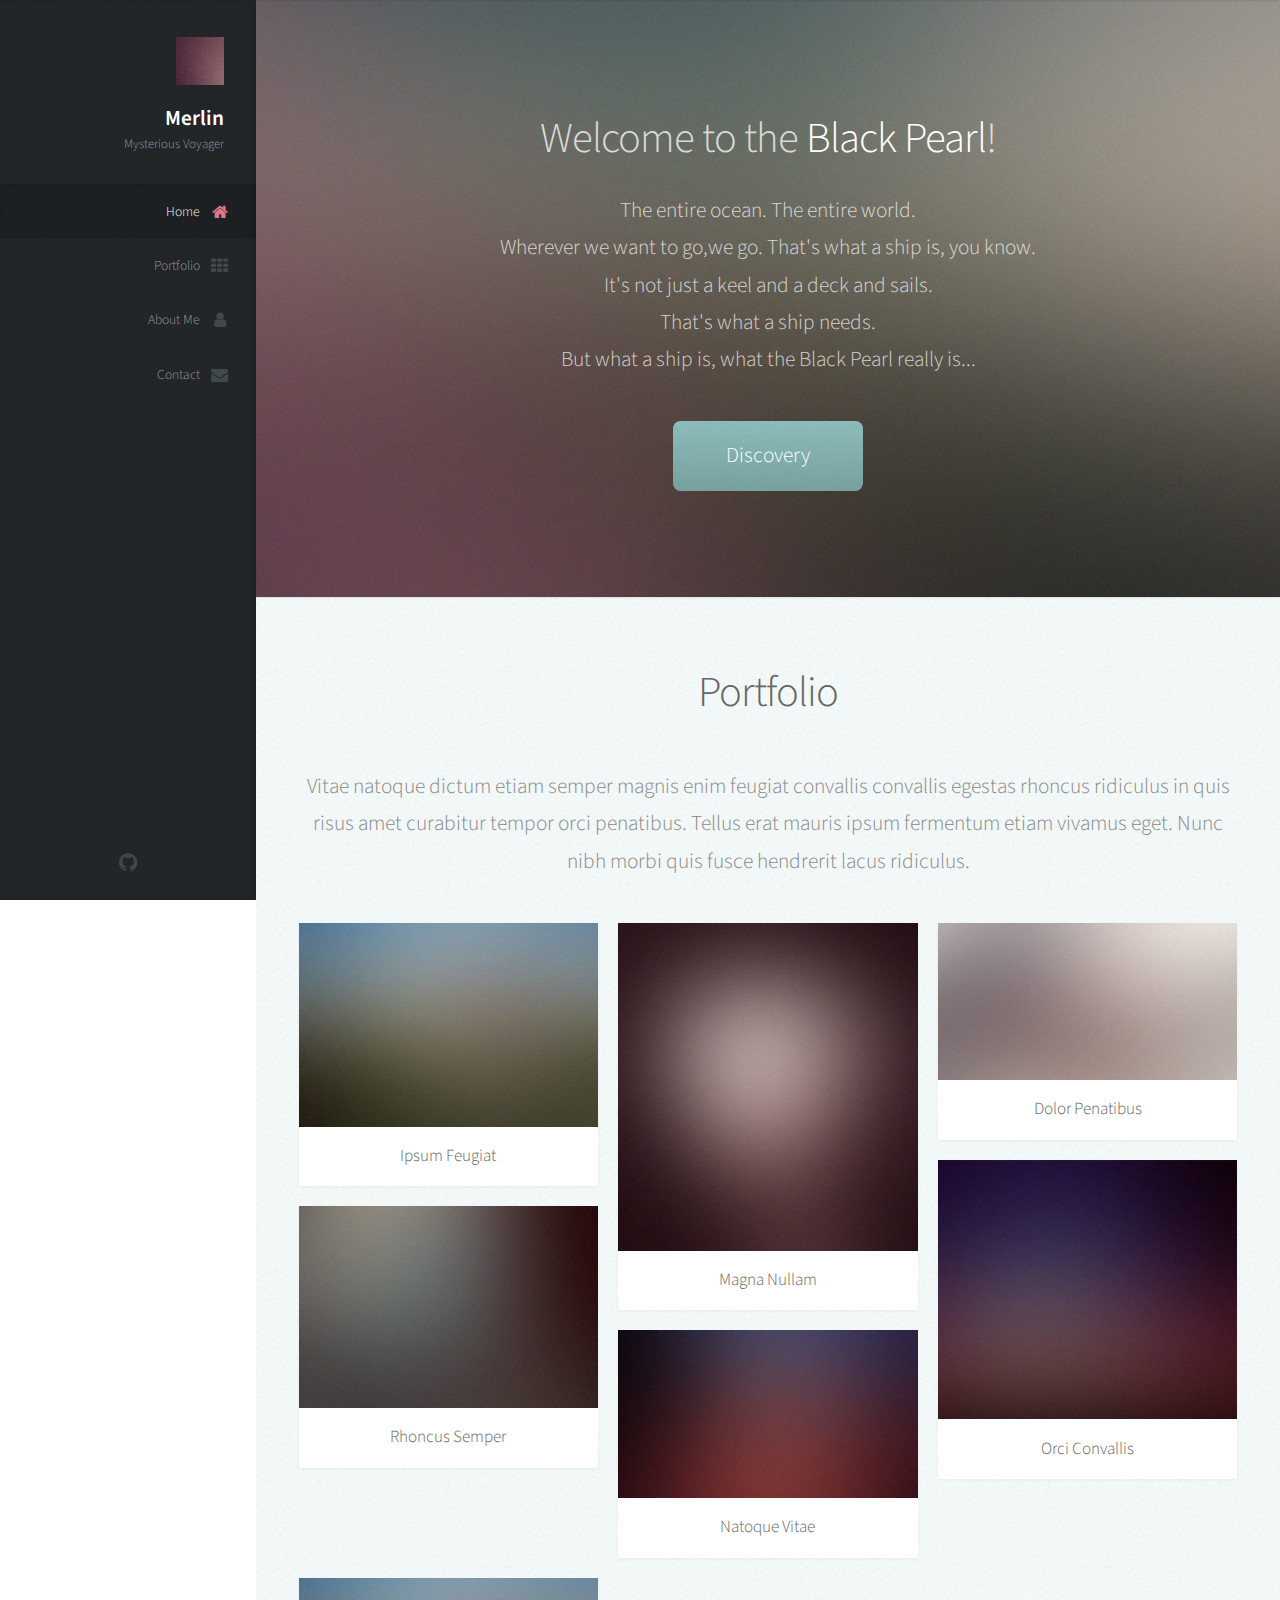
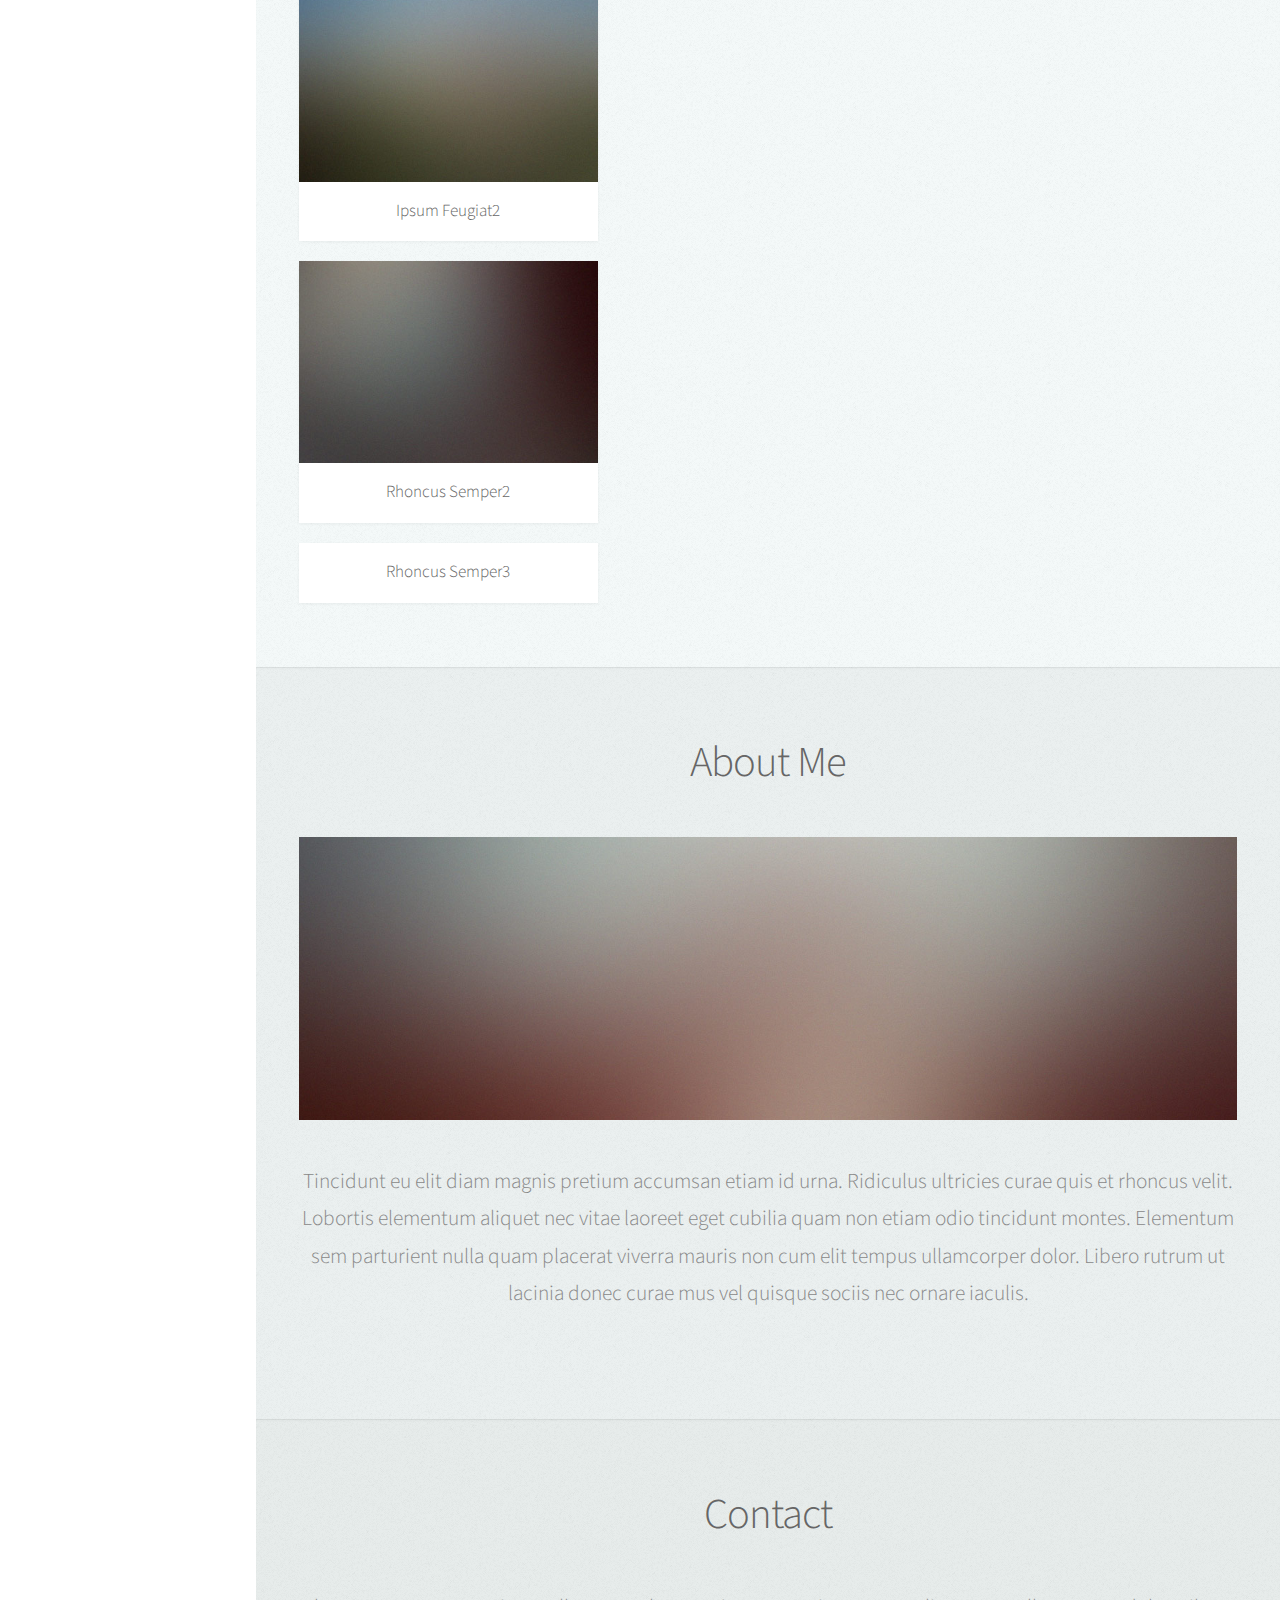
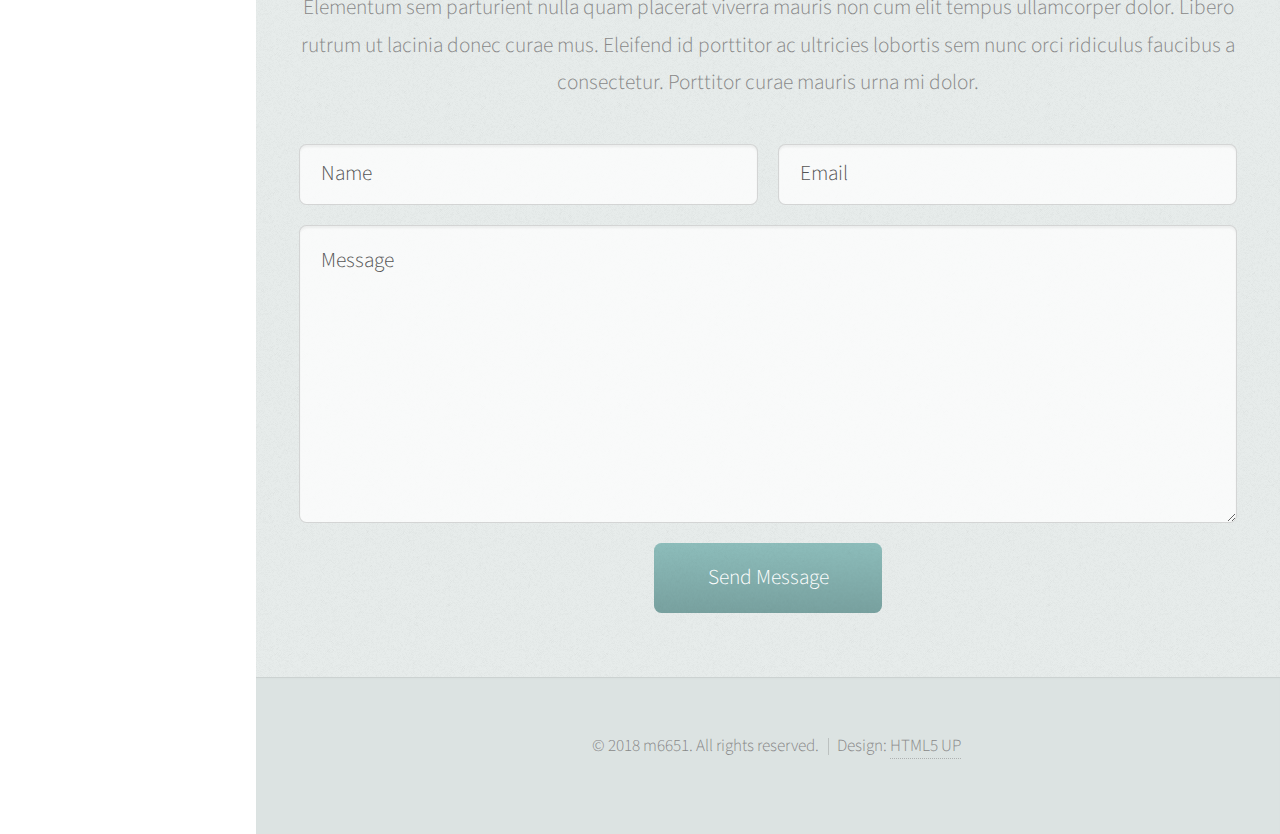
==== index.html @ f4581215 "update" ====
﻿<!DOCTYPE HTML>
<!--
	Prologue by HTML5 UP
	html5up.net | @ajlkn
	Free for personal and commercial use under the CCA 3.0 license (html5up.net/license)
    Personalised by MERLIN, 2018.7.1
-->
<html>
	<head>
		<title>Merlin HomePage</title>
		<meta charset="utf-8" />
		<meta name="viewport" content="width=device-width, initial-scale=1, user-scalable=no" />
		<link rel="stylesheet" href="assets/css/main.css" />
	</head>
	<body class="is-preload">

		<!-- Header -->
			<div id="header">

				<div class="top">

					<!-- Logo -->
						<div id="logo">
							<span class="image avatar48"><img src="images/avatar.jpg" alt="" /></span>
							<h1 id="title">Merlin</h1>
							<p>Mysterious Voyager</p>
						</div>

					<!-- Nav -->
						<nav id="nav">
							<ul>
								<li><a href="#top" id="top-link"><span class="icon fa-home">Home</span></a></li>
								<li><a href="#portfolio" id="portfolio-link"><span class="icon fa-th">Portfolio</span></a></li>
								<li><a href="#about" id="about-link"><span class="icon fa-user">About Me</span></a></li>
								<li><a href="#contact" id="contact-link"><span class="icon fa-envelope">Contact</span></a></li>
							</ul>
						</nav>

				</div>

				<div class="bottom">

					<!-- Social Icons -->
						<ul class="icons">
                            <li><a href="https://github.com/m6651" class="icon fa-github"><span class="label">Github</span></a></li>
							<!-- Back up
                            <li><a href="#" class="icon fa-twitter"><span class="label">Twitter</span></a></li>
							<li><a href="#" class="icon fa-facebook"><span class="label">Facebook</span></a></li>
							<li><a href="#" class="icon fa-dribbble"><span class="label">Dribbble</span></a></li>
							<li><a href="#" class="icon fa-envelope"><span class="label">Email</span></a></li>
                            -->
						</ul>

				</div>

			</div>

		<!-- Main -->
			<div id="main">

				<!-- Intro -->
					<section id="top" class="one dark cover">
						<div class="container">

							<header>
								<h2 class="alt">Welcome to the <strong>Black Pearl</strong>!</h2>
								<p>The entire ocean. The entire world.<br />
                                Wherever we want to go,we go. That's what a ship is, you know.<br />
                                It's not just a keel and a deck and sails.<br />
                                That's what a ship needs.<br />
                                But what a ship is, what the Black Pearl really is...<br /></p>
							</header>

							<footer>
								<a href="#portfolio" class="button scrolly">Discovery</a>
							</footer>

						</div>
					</section>

				<!-- Portfolio -->
					<section id="portfolio" class="two">
						<div class="container">

							<header>
								<h2>Portfolio</h2>
							</header>

							<p>Vitae natoque dictum etiam semper magnis enim feugiat convallis convallis
							egestas rhoncus ridiculus in quis risus amet curabitur tempor orci penatibus.
							Tellus erat mauris ipsum fermentum etiam vivamus eget. Nunc nibh morbi quis
							fusce hendrerit lacus ridiculus.</p>

							<div class="row">
								<div class="col-4 col-12-mobile">
									<article class="item">
										<a href="#" class="image fit"><img src="images/pic02.jpg" alt="" /></a>
										<header>
											<h3>Ipsum Feugiat</h3>
										</header>
									</article>
									<article class="item">
										<a href="#" class="image fit"><img src="images/pic03.jpg" alt="" /></a>
										<header>
											<h3>Rhoncus Semper</h3>
										</header>
									</article>
								</div>
								<div class="col-4 col-12-mobile">
									<article class="item">
										<a href="#" class="image fit"><img src="images/pic04.jpg" alt="" /></a>
										<header>
											<h3>Magna Nullam</h3>
										</header>
									</article>
									<article class="item">
										<a href="#" class="image fit"><img src="images/pic05.jpg" alt="" /></a>
										<header>
											<h3>Natoque Vitae</h3>
										</header>
									</article>
								</div>
								<div class="col-4 col-12-mobile">
									<article class="item">
										<a href="#" class="image fit"><img src="images/pic06.jpg" alt="" /></a>
										<header>
											<h3>Dolor Penatibus</h3>
										</header>
									</article>
									<article class="item">
										<a href="#" class="image fit"><img src="images/pic07.jpg" alt="" /></a>
										<header>
											<h3>Orci Convallis</h3>
										</header>
									</article>
								</div>
                                <div class="col-4 col-12-mobile">
                                    <article class="item">
                                        <a href="#" class="image fit"><img src="images/pic02.jpg" alt="" /></a>
                                        <header>
                                            <h3>Ipsum Feugiat2</h3>
                                        </header>
                                    </article>
                                    <article class="item">
                                        <a href="#" class="image fit"><img src="images/pic03.jpg" alt="" /></a>
                                        <header>
                                            <h3>Rhoncus Semper2</h3>
                                        </header>
                                    </article>
                                    <article class="item">
                                        <a href="#top" />
                                        <header>
                                            <h3>Rhoncus Semper3</h3>
                                        </header>
                                        </a>
                                    </article>
                                </div>
							</div>

						</div>
					</section>

				<!-- About Me -->
					<section id="about" class="three">
						<div class="container">

							<header>
								<h2>About Me</h2>
							</header>

							<a href="#" class="image featured"><img src="images/pic08.jpg" alt="" /></a>

							<p>Tincidunt eu elit diam magnis pretium accumsan etiam id urna. Ridiculus
							ultricies curae quis et rhoncus velit. Lobortis elementum aliquet nec vitae
							laoreet eget cubilia quam non etiam odio tincidunt montes. Elementum sem
							parturient nulla quam placerat viverra mauris non cum elit tempus ullamcorper
							dolor. Libero rutrum ut lacinia donec curae mus vel quisque sociis nec
							ornare iaculis.</p>

						</div>
					</section>

				<!-- Contact -->
					<section id="contact" class="four">
						<div class="container">

							<header>
								<h2>Contact</h2>
							</header>

							<p>Elementum sem parturient nulla quam placerat viverra
							mauris non cum elit tempus ullamcorper dolor. Libero rutrum ut lacinia
							donec curae mus. Eleifend id porttitor ac ultricies lobortis sem nunc
							orci ridiculus faucibus a consectetur. Porttitor curae mauris urna mi dolor.</p>

							<form method="post" action="#">
								<div class="row">
									<div class="col-6 col-12-mobile"><input type="text" name="name" placeholder="Name" /></div>
									<div class="col-6 col-12-mobile"><input type="text" name="email" placeholder="Email" /></div>
									<div class="col-12">
										<textarea name="message" placeholder="Message"></textarea>
									</div>
									<div class="col-12">
										<input type="submit" value="Send Message" />
									</div>
								</div>
							</form>

						</div>
					</section>

			</div>

		<!-- Footer -->
			<div id="footer">

				<!-- Copyright -->
					<ul class="copyright">
						<li>&copy; 2018 m6651. All rights reserved.</li><li>Design: <a href="http://html5up.net">HTML5 UP</a></li>
					</ul>

			</div>

		<!-- Scripts -->
			<script src="assets/js/jquery.min.js"></script>
			<script src="assets/js/jquery.scrolly.min.js"></script>
			<script src="assets/js/jquery.scrollex.min.js"></script>
			<script src="assets/js/browser.min.js"></script>
			<script src="assets/js/breakpoints.min.js"></script>
			<script src="assets/js/util.js"></script>
			<script src="assets/js/main.js"></script>

	</body>
</html>
---- assets/css/main.css ----
@import url("font-awesome.min.css");
@import url("https://fonts.googleapis.com/css?family=Source+Sans+Pro:300,300italic,400,600");

/*
	Prologue by HTML5 UP
	html5up.net | @ajlkn
	Free for personal and commercial use under the CCA 3.0 license (html5up.net/license)
*/

html, body, div, span, applet, object,
iframe, h1, h2, h3, h4, h5, h6, p, blockquote,
pre, a, abbr, acronym, address, big, cite,
code, del, dfn, em, img, ins, kbd, q, s, samp,
small, strike, strong, sub, sup, tt, var, b,
u, i, center, dl, dt, dd, ol, ul, li, fieldset,
form, label, legend, table, caption, tbody,
tfoot, thead, tr, th, td, article, aside,
canvas, details, embed, figure, figcaption,
footer, header, hgroup, menu, nav, output, ruby,
section, summary, time, mark, audio, video {
	margin: 0;
	padding: 0;
	border: 0;
	font-size: 100%;
	font: inherit;
	vertical-align: baseline;}

article, aside, details, figcaption, figure,
footer, header, hgroup, menu, nav, section {
	display: block;}

body {
	line-height: 1;
}

ol, ul {
	list-style: none;
}

blockquote, q {
	quotes: none;
}

	blockquote:before, blockquote:after, q:before, q:after {
		content: '';
		content: none;
	}

table {
	border-collapse: collapse;
	border-spacing: 0;
}

body {
	-webkit-text-size-adjust: none;
}

mark {
	background-color: transparent;
	color: inherit;
}

input::-moz-focus-inner {
	border: 0;
	padding: 0;
}

input, select, textarea {
	-moz-appearance: none;
	-webkit-appearance: none;
	-ms-appearance: none;
	appearance: none;
}

/* Basic */

	html {
		box-sizing: border-box;
	}

	*, *:before, *:after {
		box-sizing: inherit;
	}

	body {
		background: #fff;
		font-family: 'Source Sans Pro', sans-serif;
		font-size: 19pt;
		font-weight: 300;
		line-height: 1.75em;
		color: #888;
	}

		body.is-preload *, body.is-preload *:before, body.is-preload *:after {
			-moz-animation: none !important;
			-webkit-animation: none !important;
			-ms-animation: none !important;
			animation: none !important;
			-moz-transition: none !important;
			-webkit-transition: none !important;
			-ms-transition: none !important;
			transition: none !important;
		}

	input, textarea, select {
		font-family: 'Source Sans Pro', sans-serif;
		font-size: 19pt;
		font-weight: 300;
		line-height: 1.75em;
		color: #888;
	}

	h1, h2, h3, h4, h5, h6 {
		font-weight: 300;
		color: #666;
		line-height: 1.5em;
	}

	h1 a, h2 a, h3 a, h4 a, h5 a, h6 a {
		color: inherit;
		text-decoration: none;
	}

		h1 a strong, h2 a strong, h3 a strong, h4 a strong, h5 a strong, h6 a strong {
			color: #333;
		}

	h2 {
		font-size: 2em;
		letter-spacing: -1px;
	}

		h2.alt {
			color: #888;
		}

			h2.alt strong {
				color: #666;
			}

	h3 {
		font-size: 1.5em;
	}

	header {
		margin: 0 0 2em 0;
	}

		header > p {
			margin: 1em 0 0 0;
		}

	footer {
		margin: 2em 0 0 0;
	}

	strong, b {
		font-weight: 300;
		color: #666;
	}

	em, i {
		font-style: italic;
	}

	a {
		text-decoration: none;
		color: inherit;
		border-bottom: dotted 1px rgba(128, 128, 128, 0.5);
		-moz-transition: color 0.35s ease-in-out, border-bottom-color 0.35s ease-in-out;
		-webkit-transition: color 0.35s ease-in-out, border-bottom-color 0.35s ease-in-out;
		-ms-transition: color 0.35s ease-in-out, border-bottom-color 0.35s ease-in-out;
		transition: color 0.35s ease-in-out, border-bottom-color 0.35s ease-in-out;
		outline: 0;
	}

		a:hover {
			color: #E27689;
			border-bottom-color: rgba(255, 255, 255, 0);
		}

	sub {
		position: relative;
		top: 0.5em;
		font-size: 0.8em;
	}

	sup {
		position: relative;
		top: -0.5em;
		font-size: 0.8em;
	}

	hr {
		border: 0;
		border-top: solid 1px #ddd;
	}

	blockquote {
		border-left: solid 0.5em #ddd;
		padding: 1em 0 1em 2em;
		font-style: italic;
	}

	p, ul, ol, dl, table {
		margin-bottom: 2em;
	}

	br.clear {
		clear: both;
	}

/* Container */

	.container {
		margin: 0 auto;
		max-width: 100%;
		width: 1400px;
	}

		@media screen and (min-width: 961px) and (max-width: 1880px) {

			.container {
				width: 1200px;
			}

		}

		@media screen and (min-width: 961px) and (max-width: 1620px) {

			.container {
				width: 960px;
			}

		}

		@media screen and (min-width: 961px) and (max-width: 1320px) {

			.container {
				width: 100%;
			}

		}

		@media screen and (max-width: 960px) {

			.container {
				width: 100%;
			}

		}

		@media screen and (max-width: 736px) {

			.container {
				width: 100%;
			}

		}

/* Row */

	.row {
		display: flex;
		flex-wrap: wrap;
		box-sizing: border-box;
		align-items: stretch;
	}

		.row > * {
			box-sizing: border-box;
		}

		.row.gtr-uniform > * > :last-child {
			margin-bottom: 0;
		}

		.row.aln-left {
			justify-content: flex-start;
		}

		.row.aln-center {
			justify-content: center;
		}

		.row.aln-right {
			justify-content: flex-end;
		}

		.row.aln-top {
			align-items: flex-start;
		}

		.row.aln-middle {
			align-items: center;
		}

		.row.aln-bottom {
			align-items: flex-end;
		}

		.row > .imp {
			order: -1;
		}

		.row > .col-1 {
			width: 8.3333333333%;
		}

		.row > .off-1 {
			margin-left: 8.3333333333%;
		}

		.row > .col-2 {
			width: 16.6666666667%;
		}

		.row > .off-2 {
			margin-left: 16.6666666667%;
		}

		.row > .col-3 {
			width: 25%;
		}

		.row > .off-3 {
			margin-left: 25%;
		}

		.row > .col-4 {
			width: 33.3333333333%;
		}

		.row > .off-4 {
			margin-left: 33.3333333333%;
		}

		.row > .col-5 {
			width: 41.6666666667%;
		}

		.row > .off-5 {
			margin-left: 41.6666666667%;
		}

		.row > .col-6 {
			width: 50%;
		}

		.row > .off-6 {
			margin-left: 50%;
		}

		.row > .col-7 {
			width: 58.3333333333%;
		}

		.row > .off-7 {
			margin-left: 58.3333333333%;
		}

		.row > .col-8 {
			width: 66.6666666667%;
		}

		.row > .off-8 {
			margin-left: 66.6666666667%;
		}

		.row > .col-9 {
			width: 75%;
		}

		.row > .off-9 {
			margin-left: 75%;
		}

		.row > .col-10 {
			width: 83.3333333333%;
		}

		.row > .off-10 {
			margin-left: 83.3333333333%;
		}

		.row > .col-11 {
			width: 91.6666666667%;
		}

		.row > .off-11 {
			margin-left: 91.6666666667%;
		}

		.row > .col-12 {
			width: 100%;
		}

		.row > .off-12 {
			margin-left: 100%;
		}

		.row.gtr-0 {
			margin-top: 0px;
			margin-left: 0px;
		}

			.row.gtr-0 > * {
				padding: 0px 0 0 0px;
			}

			.row.gtr-0.gtr-uniform {
				margin-top: 0px;
			}

				.row.gtr-0.gtr-uniform > * {
					padding-top: 0px;
				}

		.row.gtr-25 {
			margin-top: -10px;
			margin-left: -10px;
		}

			.row.gtr-25 > * {
				padding: 10px 0 0 10px;
			}

			.row.gtr-25.gtr-uniform {
				margin-top: -10px;
			}

				.row.gtr-25.gtr-uniform > * {
					padding-top: 10px;
				}

		.row.gtr-50 {
			margin-top: -20px;
			margin-left: -20px;
		}

			.row.gtr-50 > * {
				padding: 20px 0 0 20px;
			}

			.row.gtr-50.gtr-uniform {
				margin-top: -20px;
			}

				.row.gtr-50.gtr-uniform > * {
					padding-top: 20px;
				}

		.row {
			margin-top: -40px;
			margin-left: -40px;
		}

			.row > * {
				padding: 40px 0 0 40px;
			}

			.row.gtr-uniform {
				margin-top: -40px;
			}

				.row.gtr-uniform > * {
					padding-top: 40px;
				}

		.row.gtr-150 {
			margin-top: -60px;
			margin-left: -60px;
		}

			.row.gtr-150 > * {
				padding: 60px 0 0 60px;
			}

			.row.gtr-150.gtr-uniform {
				margin-top: -60px;
			}

				.row.gtr-150.gtr-uniform > * {
					padding-top: 60px;
				}

		.row.gtr-200 {
			margin-top: -80px;
			margin-left: -80px;
		}

			.row.gtr-200 > * {
				padding: 80px 0 0 80px;
			}

			.row.gtr-200.gtr-uniform {
				margin-top: -80px;
			}

				.row.gtr-200.gtr-uniform > * {
					padding-top: 80px;
				}

		@media screen and (min-width: 961px) and (max-width: 1880px) {

			.row {
				display: flex;
				flex-wrap: wrap;
				box-sizing: border-box;
				align-items: stretch;
			}

				.row > * {
					box-sizing: border-box;
				}

				.row.gtr-uniform > * > :last-child {
					margin-bottom: 0;
				}

				.row.aln-left {
					justify-content: flex-start;
				}

				.row.aln-center {
					justify-content: center;
				}

				.row.aln-right {
					justify-content: flex-end;
				}

				.row.aln-top {
					align-items: flex-start;
				}

				.row.aln-middle {
					align-items: center;
				}

				.row.aln-bottom {
					align-items: flex-end;
				}

				.row > .imp-wide {
					order: -1;
				}

				.row > .col-1-wide {
					width: 8.3333333333%;
				}

				.row > .off-1-wide {
					margin-left: 8.3333333333%;
				}

				.row > .col-2-wide {
					width: 16.6666666667%;
				}

				.row > .off-2-wide {
					margin-left: 16.6666666667%;
				}

				.row > .col-3-wide {
					width: 25%;
				}

				.row > .off-3-wide {
					margin-left: 25%;
				}

				.row > .col-4-wide {
					width: 33.3333333333%;
				}

				.row > .off-4-wide {
					margin-left: 33.3333333333%;
				}

				.row > .col-5-wide {
					width: 41.6666666667%;
				}

				.row > .off-5-wide {
					margin-left: 41.6666666667%;
				}

				.row > .col-6-wide {
					width: 50%;
				}

				.row > .off-6-wide {
					margin-left: 50%;
				}

				.row > .col-7-wide {
					width: 58.3333333333%;
				}

				.row > .off-7-wide {
					margin-left: 58.3333333333%;
				}

				.row > .col-8-wide {
					width: 66.6666666667%;
				}

				.row > .off-8-wide {
					margin-left: 66.6666666667%;
				}

				.row > .col-9-wide {
					width: 75%;
				}

				.row > .off-9-wide {
					margin-left: 75%;
				}

				.row > .col-10-wide {
					width: 83.3333333333%;
				}

				.row > .off-10-wide {
					margin-left: 83.3333333333%;
				}

				.row > .col-11-wide {
					width: 91.6666666667%;
				}

				.row > .off-11-wide {
					margin-left: 91.6666666667%;
				}

				.row > .col-12-wide {
					width: 100%;
				}

				.row > .off-12-wide {
					margin-left: 100%;
				}

				.row.gtr-0 {
					margin-top: 0px;
					margin-left: 0px;
				}

					.row.gtr-0 > * {
						padding: 0px 0 0 0px;
					}

					.row.gtr-0.gtr-uniform {
						margin-top: 0px;
					}

						.row.gtr-0.gtr-uniform > * {
							padding-top: 0px;
						}

				.row.gtr-25 {
					margin-top: -10px;
					margin-left: -10px;
				}

					.row.gtr-25 > * {
						padding: 10px 0 0 10px;
					}

					.row.gtr-25.gtr-uniform {
						margin-top: -10px;
					}

						.row.gtr-25.gtr-uniform > * {
							padding-top: 10px;
						}

				.row.gtr-50 {
					margin-top: -20px;
					margin-left: -20px;
				}

					.row.gtr-50 > * {
						padding: 20px 0 0 20px;
					}

					.row.gtr-50.gtr-uniform {
						margin-top: -20px;
					}

						.row.gtr-50.gtr-uniform > * {
							padding-top: 20px;
						}

				.row {
					margin-top: -40px;
					margin-left: -40px;
				}

					.row > * {
						padding: 40px 0 0 40px;
					}

					.row.gtr-uniform {
						margin-top: -40px;
					}

						.row.gtr-uniform > * {
							padding-top: 40px;
						}

				.row.gtr-150 {
					margin-top: -60px;
					margin-left: -60px;
				}

					.row.gtr-150 > * {
						padding: 60px 0 0 60px;
					}

					.row.gtr-150.gtr-uniform {
						margin-top: -60px;
					}

						.row.gtr-150.gtr-uniform > * {
							padding-top: 60px;
						}

				.row.gtr-200 {
					margin-top: -80px;
					margin-left: -80px;
				}

					.row.gtr-200 > * {
						padding: 80px 0 0 80px;
					}

					.row.gtr-200.gtr-uniform {
						margin-top: -80px;
					}

						.row.gtr-200.gtr-uniform > * {
							padding-top: 80px;
						}

		}

		@media screen and (min-width: 961px) and (max-width: 1620px) {

			.row {
				display: flex;
				flex-wrap: wrap;
				box-sizing: border-box;
				align-items: stretch;
			}

				.row > * {
					box-sizing: border-box;
				}

				.row.gtr-uniform > * > :last-child {
					margin-bottom: 0;
				}

				.row.aln-left {
					justify-content: flex-start;
				}

				.row.aln-center {
					justify-content: center;
				}

				.row.aln-right {
					justify-content: flex-end;
				}

				.row.aln-top {
					align-items: flex-start;
				}

				.row.aln-middle {
					align-items: center;
				}

				.row.aln-bottom {
					align-items: flex-end;
				}

				.row > .imp-normal {
					order: -1;
				}

				.row > .col-1-normal {
					width: 8.3333333333%;
				}

				.row > .off-1-normal {
					margin-left: 8.3333333333%;
				}

				.row > .col-2-normal {
					width: 16.6666666667%;
				}

				.row > .off-2-normal {
					margin-left: 16.6666666667%;
				}

				.row > .col-3-normal {
					width: 25%;
				}

				.row > .off-3-normal {
					margin-left: 25%;
				}

				.row > .col-4-normal {
					width: 33.3333333333%;
				}

				.row > .off-4-normal {
					margin-left: 33.3333333333%;
				}

				.row > .col-5-normal {
					width: 41.6666666667%;
				}

				.row > .off-5-normal {
					margin-left: 41.6666666667%;
				}

				.row > .col-6-normal {
					width: 50%;
				}

				.row > .off-6-normal {
					margin-left: 50%;
				}

				.row > .col-7-normal {
					width: 58.3333333333%;
				}

				.row > .off-7-normal {
					margin-left: 58.3333333333%;
				}

				.row > .col-8-normal {
					width: 66.6666666667%;
				}

				.row > .off-8-normal {
					margin-left: 66.6666666667%;
				}

				.row > .col-9-normal {
					width: 75%;
				}

				.row > .off-9-normal {
					margin-left: 75%;
				}

				.row > .col-10-normal {
					width: 83.3333333333%;
				}

				.row > .off-10-normal {
					margin-left: 83.3333333333%;
				}

				.row > .col-11-normal {
					width: 91.6666666667%;
				}

				.row > .off-11-normal {
					margin-left: 91.6666666667%;
				}

				.row > .col-12-normal {
					width: 100%;
				}

				.row > .off-12-normal {
					margin-left: 100%;
				}

				.row.gtr-0 {
					margin-top: 0px;
					margin-left: 0px;
				}

					.row.gtr-0 > * {
						padding: 0px 0 0 0px;
					}

					.row.gtr-0.gtr-uniform {
						margin-top: 0px;
					}

						.row.gtr-0.gtr-uniform > * {
							padding-top: 0px;
						}

				.row.gtr-25 {
					margin-top: -10px;
					margin-left: -10px;
				}

					.row.gtr-25 > * {
						padding: 10px 0 0 10px;
					}

					.row.gtr-25.gtr-uniform {
						margin-top: -10px;
					}

						.row.gtr-25.gtr-uniform > * {
							padding-top: 10px;
						}

				.row.gtr-50 {
					margin-top: -20px;
					margin-left: -20px;
				}

					.row.gtr-50 > * {
						padding: 20px 0 0 20px;
					}

					.row.gtr-50.gtr-uniform {
						margin-top: -20px;
					}

						.row.gtr-50.gtr-uniform > * {
							padding-top: 20px;
						}

				.row {
					margin-top: -40px;
					margin-left: -40px;
				}

					.row > * {
						padding: 40px 0 0 40px;
					}

					.row.gtr-uniform {
						margin-top: -40px;
					}

						.row.gtr-uniform > * {
							padding-top: 40px;
						}

				.row.gtr-150 {
					margin-top: -60px;
					margin-left: -60px;
				}

					.row.gtr-150 > * {
						padding: 60px 0 0 60px;
					}

					.row.gtr-150.gtr-uniform {
						margin-top: -60px;
					}

						.row.gtr-150.gtr-uniform > * {
							padding-top: 60px;
						}

				.row.gtr-200 {
					margin-top: -80px;
					margin-left: -80px;
				}

					.row.gtr-200 > * {
						padding: 80px 0 0 80px;
					}

					.row.gtr-200.gtr-uniform {
						margin-top: -80px;
					}

						.row.gtr-200.gtr-uniform > * {
							padding-top: 80px;
						}

		}

		@media screen and (min-width: 961px) and (max-width: 1320px) {

			.row {
				display: flex;
				flex-wrap: wrap;
				box-sizing: border-box;
				align-items: stretch;
			}

				.row > * {
					box-sizing: border-box;
				}

				.row.gtr-uniform > * > :last-child {
					margin-bottom: 0;
				}

				.row.aln-left {
					justify-content: flex-start;
				}

				.row.aln-center {
					justify-content: center;
				}

				.row.aln-right {
					justify-content: flex-end;
				}

				.row.aln-top {
					align-items: flex-start;
				}

				.row.aln-middle {
					align-items: center;
				}

				.row.aln-bottom {
					align-items: flex-end;
				}

				.row > .imp-narrow {
					order: -1;
				}

				.row > .col-1-narrow {
					width: 8.3333333333%;
				}

				.row > .off-1-narrow {
					margin-left: 8.3333333333%;
				}

				.row > .col-2-narrow {
					width: 16.6666666667%;
				}

				.row > .off-2-narrow {
					margin-left: 16.6666666667%;
				}

				.row > .col-3-narrow {
					width: 25%;
				}

				.row > .off-3-narrow {
					margin-left: 25%;
				}

				.row > .col-4-narrow {
					width: 33.3333333333%;
				}

				.row > .off-4-narrow {
					margin-left: 33.3333333333%;
				}

				.row > .col-5-narrow {
					width: 41.6666666667%;
				}

				.row > .off-5-narrow {
					margin-left: 41.6666666667%;
				}

				.row > .col-6-narrow {
					width: 50%;
				}

				.row > .off-6-narrow {
					margin-left: 50%;
				}

				.row > .col-7-narrow {
					width: 58.3333333333%;
				}

				.row > .off-7-narrow {
					margin-left: 58.3333333333%;
				}

				.row > .col-8-narrow {
					width: 66.6666666667%;
				}

				.row > .off-8-narrow {
					margin-left: 66.6666666667%;
				}

				.row > .col-9-narrow {
					width: 75%;
				}

				.row > .off-9-narrow {
					margin-left: 75%;
				}

				.row > .col-10-narrow {
					width: 83.3333333333%;
				}

				.row > .off-10-narrow {
					margin-left: 83.3333333333%;
				}

				.row > .col-11-narrow {
					width: 91.6666666667%;
				}

				.row > .off-11-narrow {
					margin-left: 91.6666666667%;
				}

				.row > .col-12-narrow {
					width: 100%;
				}

				.row > .off-12-narrow {
					margin-left: 100%;
				}

				.row.gtr-0 {
					margin-top: 0px;
					margin-left: 0px;
				}

					.row.gtr-0 > * {
						padding: 0px 0 0 0px;
					}

					.row.gtr-0.gtr-uniform {
						margin-top: 0px;
					}

						.row.gtr-0.gtr-uniform > * {
							padding-top: 0px;
						}

				.row.gtr-25 {
					margin-top: -5px;
					margin-left: -5px;
				}

					.row.gtr-25 > * {
						padding: 5px 0 0 5px;
					}

					.row.gtr-25.gtr-uniform {
						margin-top: -5px;
					}

						.row.gtr-25.gtr-uniform > * {
							padding-top: 5px;
						}

				.row.gtr-50 {
					margin-top: -10px;
					margin-left: -10px;
				}

					.row.gtr-50 > * {
						padding: 10px 0 0 10px;
					}

					.row.gtr-50.gtr-uniform {
						margin-top: -10px;
					}

						.row.gtr-50.gtr-uniform > * {
							padding-top: 10px;
						}

				.row {
					margin-top: -20px;
					margin-left: -20px;
				}

					.row > * {
						padding: 20px 0 0 20px;
					}

					.row.gtr-uniform {
						margin-top: -20px;
					}

						.row.gtr-uniform > * {
							padding-top: 20px;
						}

				.row.gtr-150 {
					margin-top: -30px;
					margin-left: -30px;
				}

					.row.gtr-150 > * {
						padding: 30px 0 0 30px;
					}

					.row.gtr-150.gtr-uniform {
						margin-top: -30px;
					}

						.row.gtr-150.gtr-uniform > * {
							padding-top: 30px;
						}

				.row.gtr-200 {
					margin-top: -40px;
					margin-left: -40px;
				}

					.row.gtr-200 > * {
						padding: 40px 0 0 40px;
					}

					.row.gtr-200.gtr-uniform {
						margin-top: -40px;
					}

						.row.gtr-200.gtr-uniform > * {
							padding-top: 40px;
						}

		}

		@media screen and (max-width: 960px) {

			.row {
				display: flex;
				flex-wrap: wrap;
				box-sizing: border-box;
				align-items: stretch;
			}

				.row > * {
					box-sizing: border-box;
				}

				.row.gtr-uniform > * > :last-child {
					margin-bottom: 0;
				}

				.row.aln-left {
					justify-content: flex-start;
				}

				.row.aln-center {
					justify-content: center;
				}

				.row.aln-right {
					justify-content: flex-end;
				}

				.row.aln-top {
					align-items: flex-start;
				}

				.row.aln-middle {
					align-items: center;
				}

				.row.aln-bottom {
					align-items: flex-end;
				}

				.row > .imp-narrower {
					order: -1;
				}

				.row > .col-1-narrower {
					width: 8.3333333333%;
				}

				.row > .off-1-narrower {
					margin-left: 8.3333333333%;
				}

				.row > .col-2-narrower {
					width: 16.6666666667%;
				}

				.row > .off-2-narrower {
					margin-left: 16.6666666667%;
				}

				.row > .col-3-narrower {
					width: 25%;
				}

				.row > .off-3-narrower {
					margin-left: 25%;
				}

				.row > .col-4-narrower {
					width: 33.3333333333%;
				}

				.row > .off-4-narrower {
					margin-left: 33.3333333333%;
				}

				.row > .col-5-narrower {
					width: 41.6666666667%;
				}

				.row > .off-5-narrower {
					margin-left: 41.6666666667%;
				}

				.row > .col-6-narrower {
					width: 50%;
				}

				.row > .off-6-narrower {
					margin-left: 50%;
				}

				.row > .col-7-narrower {
					width: 58.3333333333%;
				}

				.row > .off-7-narrower {
					margin-left: 58.3333333333%;
				}

				.row > .col-8-narrower {
					width: 66.6666666667%;
				}

				.row > .off-8-narrower {
					margin-left: 66.6666666667%;
				}

				.row > .col-9-narrower {
					width: 75%;
				}

				.row > .off-9-narrower {
					margin-left: 75%;
				}

				.row > .col-10-narrower {
					width: 83.3333333333%;
				}

				.row > .off-10-narrower {
					margin-left: 83.3333333333%;
				}

				.row > .col-11-narrower {
					width: 91.6666666667%;
				}

				.row > .off-11-narrower {
					margin-left: 91.6666666667%;
				}

				.row > .col-12-narrower {
					width: 100%;
				}

				.row > .off-12-narrower {
					margin-left: 100%;
				}

				.row.gtr-0 {
					margin-top: 0px;
					margin-left: 0px;
				}

					.row.gtr-0 > * {
						padding: 0px 0 0 0px;
					}

					.row.gtr-0.gtr-uniform {
						margin-top: 0px;
					}

						.row.gtr-0.gtr-uniform > * {
							padding-top: 0px;
						}

				.row.gtr-25 {
					margin-top: -5px;
					margin-left: -5px;
				}

					.row.gtr-25 > * {
						padding: 5px 0 0 5px;
					}

					.row.gtr-25.gtr-uniform {
						margin-top: -5px;
					}

						.row.gtr-25.gtr-uniform > * {
							padding-top: 5px;
						}

				.row.gtr-50 {
					margin-top: -10px;
					margin-left: -10px;
				}

					.row.gtr-50 > * {
						padding: 10px 0 0 10px;
					}

					.row.gtr-50.gtr-uniform {
						margin-top: -10px;
					}

						.row.gtr-50.gtr-uniform > * {
							padding-top: 10px;
						}

				.row {
					margin-top: -20px;
					margin-left: -20px;
				}

					.row > * {
						padding: 20px 0 0 20px;
					}

					.row.gtr-uniform {
						margin-top: -20px;
					}

						.row.gtr-uniform > * {
							padding-top: 20px;
						}

				.row.gtr-150 {
					margin-top: -30px;
					margin-left: -30px;
				}

					.row.gtr-150 > * {
						padding: 30px 0 0 30px;
					}

					.row.gtr-150.gtr-uniform {
						margin-top: -30px;
					}

						.row.gtr-150.gtr-uniform > * {
							padding-top: 30px;
						}

				.row.gtr-200 {
					margin-top: -40px;
					margin-left: -40px;
				}

					.row.gtr-200 > * {
						padding: 40px 0 0 40px;
					}

					.row.gtr-200.gtr-uniform {
						margin-top: -40px;
					}

						.row.gtr-200.gtr-uniform > * {
							padding-top: 40px;
						}

		}

		@media screen and (max-width: 736px) {

			.row {
				display: flex;
				flex-wrap: wrap;
				box-sizing: border-box;
				align-items: stretch;
			}

				.row > * {
					box-sizing: border-box;
				}

				.row.gtr-uniform > * > :last-child {
					margin-bottom: 0;
				}

				.row.aln-left {
					justify-content: flex-start;
				}

				.row.aln-center {
					justify-content: center;
				}

				.row.aln-right {
					justify-content: flex-end;
				}

				.row.aln-top {
					align-items: flex-start;
				}

				.row.aln-middle {
					align-items: center;
				}

				.row.aln-bottom {
					align-items: flex-end;
				}

				.row > .imp-mobile {
					order: -1;
				}

				.row > .col-1-mobile {
					width: 8.3333333333%;
				}

				.row > .off-1-mobile {
					margin-left: 8.3333333333%;
				}

				.row > .col-2-mobile {
					width: 16.6666666667%;
				}

				.row > .off-2-mobile {
					margin-left: 16.6666666667%;
				}

				.row > .col-3-mobile {
					width: 25%;
				}

				.row > .off-3-mobile {
					margin-left: 25%;
				}

				.row > .col-4-mobile {
					width: 33.3333333333%;
				}

				.row > .off-4-mobile {
					margin-left: 33.3333333333%;
				}

				.row > .col-5-mobile {
					width: 41.6666666667%;
				}

				.row > .off-5-mobile {
					margin-left: 41.6666666667%;
				}

				.row > .col-6-mobile {
					width: 50%;
				}

				.row > .off-6-mobile {
					margin-left: 50%;
				}

				.row > .col-7-mobile {
					width: 58.3333333333%;
				}

				.row > .off-7-mobile {
					margin-left: 58.3333333333%;
				}

				.row > .col-8-mobile {
					width: 66.6666666667%;
				}

				.row > .off-8-mobile {
					margin-left: 66.6666666667%;
				}

				.row > .col-9-mobile {
					width: 75%;
				}

				.row > .off-9-mobile {
					margin-left: 75%;
				}

				.row > .col-10-mobile {
					width: 83.3333333333%;
				}

				.row > .off-10-mobile {
					margin-left: 83.3333333333%;
				}

				.row > .col-11-mobile {
					width: 91.6666666667%;
				}

				.row > .off-11-mobile {
					margin-left: 91.6666666667%;
				}

				.row > .col-12-mobile {
					width: 100%;
				}

				.row > .off-12-mobile {
					margin-left: 100%;
				}

				.row.gtr-0 {
					margin-top: 0px;
					margin-left: 0px;
				}

					.row.gtr-0 > * {
						padding: 0px 0 0 0px;
					}

					.row.gtr-0.gtr-uniform {
						margin-top: 0px;
					}

						.row.gtr-0.gtr-uniform > * {
							padding-top: 0px;
						}

				.row.gtr-25 {
					margin-top: -5px;
					margin-left: -5px;
				}

					.row.gtr-25 > * {
						padding: 5px 0 0 5px;
					}

					.row.gtr-25.gtr-uniform {
						margin-top: -5px;
					}

						.row.gtr-25.gtr-uniform > * {
							padding-top: 5px;
						}

				.row.gtr-50 {
					margin-top: -10px;
					margin-left: -10px;
				}

					.row.gtr-50 > * {
						padding: 10px 0 0 10px;
					}

					.row.gtr-50.gtr-uniform {
						margin-top: -10px;
					}

						.row.gtr-50.gtr-uniform > * {
							padding-top: 10px;
						}

				.row {
					margin-top: -20px;
					margin-left: -20px;
				}

					.row > * {
						padding: 20px 0 0 20px;
					}

					.row.gtr-uniform {
						margin-top: -20px;
					}

						.row.gtr-uniform > * {
							padding-top: 20px;
						}

				.row.gtr-150 {
					margin-top: -30px;
					margin-left: -30px;
				}

					.row.gtr-150 > * {
						padding: 30px 0 0 30px;
					}

					.row.gtr-150.gtr-uniform {
						margin-top: -30px;
					}

						.row.gtr-150.gtr-uniform > * {
							padding-top: 30px;
						}

				.row.gtr-200 {
					margin-top: -40px;
					margin-left: -40px;
				}

					.row.gtr-200 > * {
						padding: 40px 0 0 40px;
					}

					.row.gtr-200.gtr-uniform {
						margin-top: -40px;
					}

						.row.gtr-200.gtr-uniform > * {
							padding-top: 40px;
						}

		}

/* Sections/Article */

	section, article {
		margin-bottom: 3em;
	}

		section > :last-child,
		section > .container, section:last-child, article > :last-child,
		article > .container, article:last-child {
			margin-bottom: 0;
		}

		.row > section, .row > article {
			margin-bottom: 0;
		}

/* Image */

	.image {
		display: inline-block;
		border: 0;
	}

		.image img {
			display: block;
			width: 100%;
		}

		.image.avatar48 {
			width: 48px;
			height: 48px;
			background: #f00;
		}

			.image.avatar48 img {
				width: 48px;
				height: 48px;
			}

		.image.fit {
			display: block;
			width: 100%;
		}

		.image.featured {
			display: block;
			width: 100%;
			margin: 0 0 2em 0;
		}

		.image.left {
			float: left;
			margin: 0 2em 2em 0;
		}

		.image.centered {
			display: block;
			margin: 0 0 2em 0;
		}

			.image.centered img {
				margin: 0 auto;
				width: auto;
			}

/* List */

	ul {
		list-style: disc;
		padding-left: 1em;
	}

		ul li {
			padding-left: 0.5em;
		}

	ol {
		list-style: decimal;
		padding-left: 1.25em;
	}

		ol li {
			padding-left: 0.25em;
		}

/* Icons */

	ul.icons {
		cursor: default;
		list-style: none;
		padding-left: 0;
	}

		ul.icons li {
			display: inline-block;
			padding-left: 0;
		}

		ul.icons a {
			display: inline-block;
			width: 2em;
			height: 2em;
			line-height: 2em;
			text-align: center;
			border: 0;
		}

/* Form */

	form label {
		display: block;
		text-align: left;
		margin-bottom: 0.5em;
	}

	form input[type="text"],
	form input[type="email"],
	form input[type="password"],
	form select,
	form textarea {
		position: relative;
		-webkit-appearance: none;
		display: block;
		border: 0;
		outline: 0;
		background: #fff;
		background: rgba(255, 255, 255, 0.75);
		width: 100%;
		border-radius: 0.35em;
		padding: 0.75em 1em 0.75em 1em;
		box-shadow: inset 0 0.1em 0.1em 0 rgba(0, 0, 0, 0.05);
		border: solid 1px rgba(0, 0, 0, 0.15);
		-moz-transition: all 0.35s ease-in-out;
		-webkit-transition: all 0.35s ease-in-out;
		-ms-transition: all 0.35s ease-in-out;
		transition: all 0.35s ease-in-out;
	}

		form input[type="text"]:focus,
		form input[type="email"]:focus,
		form input[type="password"]:focus,
		form select:focus,
		form textarea:focus {
			box-shadow: 0 0 2px 1px #8ebebc;
			background: #fff;
		}

	form input[type="text"],
	form input[type="email"],
	form input[type="password"],
	form select {
		line-height: 1.25em;
	}

	form textarea {
		min-height: 14em;
	}

	form ::-webkit-input-placeholder {
		color: #555 !important;
	}

	form :-moz-placeholder {
		color: #555 !important;
	}

	form ::-moz-placeholder {
		color: #555 !important;
	}

	form :-ms-input-placeholder {
		color: #555 !important;
	}

	form ::-moz-focus-inner {
		border: 0;
	}

/* Table */

	table {
		width: 100%;
		text-align: left;
	}

		table tbody tr:nth-child(2n+2) {
			background: #f4f4f4;
		}

		table td {
			padding: 0.5em 1em 0.5em 1em;
		}

		table th {
			text-align: left;
			padding: 0.5em 1em 0.5em 1em;
			color: #fff;
			background: #222729 url("images/overlay.png");
		}

		table thead {
			background: #444;
			color: #fff;
		}

		table tfoot {
			background: #eee;
		}

/* Button */

	input[type="button"],
	input[type="submit"],
	input[type="reset"],
	button,
	.button {
		position: relative;
		display: inline-block;
		border-radius: 0.35em;
		color: #fff !important;
		text-decoration: none;
		padding: 0.75em 2.5em 0.75em 2.5em;
		background-color: #8ebebc;
		border: 0;
		cursor: pointer;
		background-image: -moz-linear-gradient(top, rgba(0, 0, 0, 0), rgba(0, 0, 0, 0.15)), url("images/overlay.png");
		background-image: -webkit-linear-gradient(top, rgba(0, 0, 0, 0), rgba(0, 0, 0, 0.15)), url("images/overlay.png");
		background-image: -ms-linear-gradient(top, rgba(0, 0, 0, 0), rgba(0, 0, 0, 0.15)), url("images/overlay.png");
		background-image: linear-gradient(top, rgba(0, 0, 0, 0), rgba(0, 0, 0, 0.15)), url("images/overlay.png");
		-moz-transition: background-color 0.35s ease-in-out;
		-webkit-transition: background-color 0.35s ease-in-out;
		-ms-transition: background-color 0.35s ease-in-out;
		transition: background-color 0.35s ease-in-out;
	}

		input[type="button"]:hover,
		input[type="submit"]:hover,
		input[type="reset"]:hover,
		button:hover,
		.button:hover {
			background-color: #9ececc;
		}

		input[type="button"]:active,
		input[type="submit"]:active,
		input[type="reset"]:active,
		button:active,
		.button:active {
			background-color: #7eaeac;
		}

/* Item */

	.item {
		box-shadow: 0 0.05em 0.15em 0 rgba(0, 0, 0, 0.05);
		margin-bottom: 40px;
	}

		.item header {
			background: #fff;
			margin: 0;
			padding: 1em 0 1em 0;
			font-size: 0.8em;
		}

			.item header h3 {
				font-size: 1em;
			}

/* Icons */

	.icon {
		text-decoration: none;
	}

		.icon:before {
			display: inline-block;
			font-family: FontAwesome;
			font-size: 1.25em;
			text-decoration: none;
			font-style: normal;
			font-weight: normal;
			line-height: 1;
			-webkit-font-smoothing: antialiased;
			-moz-osx-font-smoothing: grayscale;
		}

		.icon > .label {
			display: none;
		}

/* Header */

	#header {
		display: -moz-flex;
		display: -webkit-flex;
		display: -ms-flex;
		display: flex;
		-moz-flex-direction: column;
		-webkit-flex-direction: column;
		-ms-flex-direction: column;
		flex-direction: column;
		-moz-justify-content: space-between;
		-webkit-justify-content: space-between;
		-ms-justify-content: space-between;
		justify-content: space-between;
		background: #222629 url("images/overlay.png");
		box-shadow: inset -0.25em 0 0.25em 0 rgba(0, 0, 0, 0.1);
		color: #fff;
		height: 100%;
		left: 0;
		overflow-y: auto;
		position: fixed;
		text-align: right;
		top: 0;
		width: 375px;
	}

		#header .top {
			-moz-flex-grow: 1;
			-webkit-flex-grow: 1;
			-ms-flex-grow: 1;
			flex-grow: 1;
		}

		#header .bottom {
			-moz-flex-shrink: 0;
			-webkit-flex-shrink: 0;
			-ms-flex-shrink: 0;
			flex-shrink: 0;
			padding: 1.5em 0 0.75em 0;
		}

			#header .bottom > :last-child {
				margin-bottom: 0;
			}

		#header .icons {
			font-size: 0.8em;
			text-align: center;
		}

			#header .icons a {
				color: #41484c;
				-moz-transition: color 0.35s ease-in-out;
				-webkit-transition: color 0.35s ease-in-out;
				-ms-transition: color 0.35s ease-in-out;
				transition: color 0.35s ease-in-out;
			}

				#header .icons a:hover {
					color: #fff;
				}

	#logo {
		position: relative;
		margin: 1.75em 1.5em 1.5em 1.5em;
		min-height: 48px;
		cursor: default;
	}

		#logo h1 {
			position: relative;
			color: #fff;
			font-weight: 600;
			font-size: 1em;
			line-height: 1em;
		}

		#logo p {
			position: relative;
			display: block;
			font-size: 0.6em;
			color: rgba(255, 255, 255, 0.5);
			line-height: 1.25em;
			margin: 0.5em 0 0 0;
		}

		#logo .image {
			position: absolute;
			left: 0;
			top: 0;
		}

	#nav ul {
		list-style: none;
		padding-left: 0;
		margin-bottom: 0;
	}

		#nav ul li {
			padding-left: 0;
		}

			#nav ul li a {
				display: block;
				padding: 0.5em 1.5em 0.5em 1.5em;
				color: rgba(255, 255, 255, 0.5);
				text-decoration: none;
				outline: 0;
				border: 0;
				-moz-transition: none;
				-webkit-transition: none;
				-ms-transition: none;
				transition: none;
			}

				#nav ul li a span {
					position: relative;
					display: block;
					font-size: 0.8em;
				}

					#nav ul li a span:before {
						position: absolute;
						left: 0;
						color: #41484c;
						text-align: center;
						width: 1.25em;
						line-height: 1.75em;
					}

				#nav ul li a.active {
					background: rgba(0, 0, 0, 0.15);
					box-shadow: inset 0 0 0.25em 0 rgba(0, 0, 0, 0.125);
					color: #fff;
				}

					#nav ul li a.active span:before {
						color: #e27689;
					}

/* Footer */

	#footer {
		margin-left: 375px;
		text-align: center;
		background-color: #dce3e2;
		padding: 3em 0 4em 0;
		box-shadow: inset 0 1px 0 0 rgba(0, 0, 0, 0.05), inset 0 0.1em 0.1em 0 rgba(0, 0, 0, 0.025);
		font-size: 0.8em;
	}

		#footer .copyright {
			cursor: default;
			margin: 0;
		}

			#footer .copyright li {
				display: inline-block;
				line-height: 1em;
				border-left: solid 1px rgba(128, 128, 128, 0.35);
				padding: 0 0 0 0.5em;
				margin: 0 0 0 0.5em;
			}

				#footer .copyright li:first-child {
					border-left: 0;
					padding-left: 0;
					margin-left: 0;
				}

/* Main */

	#main {
		margin-left: 375px;
	}

		#main > section {
			margin: 0;
			overflow: hidden;
			padding: 4em 0;
			box-shadow: inset 0 1px 0 0 rgba(0, 0, 0, 0.05), inset 0 0.1em 0.1em 0 rgba(0, 0, 0, 0.025);
			text-align: center;
			background-image: url("images/overlay.png");
		}

			#main > section.dark {
				color: #ddd;
				color: rgba(255, 255, 255, 0.75);
			}

				#main > section.dark h2, #main > section.dark h3, #main > section.dark h4, #main > section.dark h5, #main > section.dark h6 {
					color: inherit;
				}

				#main > section.dark strong {
					color: #fff;
					border-color: inherit;
				}

				#main > section.dark a {
					color: #fff;
					border-color: inherit;
				}

					#main > section.dark a:hover {
						border-bottom-color: rgba(255, 255, 255, 0);
					}

			#main > section.cover {
				padding: 10em 0;
				background-size: cover;
				background-position: center center;
			}

			#main > section.one {
				background-color: #81918E;
				background-image: url("../../images/banner.jpg");
			}

			#main > section.two {
				background-color: #f5fafa;
			}

			#main > section.three {
				background-color: #ecf1f1;
			}

			#main > section.four {
				background-color: #e8edec;
			}

/* Wide */

	@media screen and (min-width: 961px) and (max-width: 1880px) {

		/* Basic */

			body, input, textarea, select {
				font-size: 17pt;
			}

		/* Header */

			#header {
				width: 300px;
			}

		/* Footer */

			#footer {
				margin-left: 300px;
			}

		/* Main */

			#main {
				margin-left: 300px;
			}

	}

/* Normal */

	@media screen and (min-width: 961px) and (max-width: 1620px) {

		/* Main */

			#main > section {
				padding: 3em 0;
			}

			#main section.cover {
				padding: 5em 0;
			}

	}

/* Narrow */

	@media screen and (min-width: 961px) and (max-width: 1320px) {

		/* Basic */

			body, input, textarea, select {
				font-size: 16pt;
			}

			.container {
				padding: 0 2em 0 2em;
			}

		/* Icons */

			ul.icons li a {
				width: 1.75em;
			}

		/* Item */

			.item {
				margin-bottom: 20px;
			}

		/* Header */

			#header {
				width: 20%;
			}

			#logo .image {
				position: relative;
				margin: 0 0 0.5em 0;
			}

			#nav ul li a {
				font-size: 0.8em;
				padding-top: 0.5em;
				padding-bottom: 0.5em;
			}

				#nav ul li a span {
					padding-right: 2.25em;
				}

					#nav ul li a span:before {
						left: 100%;
						margin-left: -1.25em;
						line-height: 2.25em;
					}

		/* Footer */

			#footer {
				margin-left: 20%;
			}

		/* Main */

			#main {
				margin-left: 20%;
			}

	}

/* Narrower */

	#headerToggle {
		display: none;
	}

	@media screen and (max-width: 960px) {

		/* Basic */

			html, body {
				overflow-x: hidden;
			}

			body, input, textarea, select {
				font-size: 16pt;
			}

			header br {
				display: none;
			}

			.container {
				padding: 0 2em 0 2em;
			}

		/* Item */

			.item {
				margin-bottom: 15px;
			}

		/* Icons */

			ul.icons a {
				width: 1.75em;
				font-size: 1.25em;
			}

		/* Header */

			#header {
				-moz-backface-visibility: hidden;
				-webkit-backface-visibility: hidden;
				-ms-backface-visibility: hidden;
				backface-visibility: hidden;
				-moz-transform: translateX(-275px);
				-webkit-transform: translateX(-275px);
				-ms-transform: translateX(-275px);
				transform: translateX(-275px);
				-moz-transition: -moz-transform 0.5s ease;
				-webkit-transition: -webkit-transform 0.5s ease;
				-ms-transition: -ms-transform 0.5s ease;
				transition: transform 0.5s ease;
				-webkit-overflow-scrolling: touch;
				display: block;
				height: 100%;
				left: 0;
				overflow-y: auto;
				position: fixed;
				top: 0;
				width: 275px;
				z-index: 10002;
				width: 275px;
				background: #222729 url("images/overlay.png");
				box-shadow: inset -0.25em 0 0.25em 0 rgba(0, 0, 0, 0.125);
			}

				#header .top {
					position: relative;
				}

				#header .bottom {
					border-top: solid 1px rgba(255, 255, 255, 0.05);
					box-shadow: 0 -1px 0 0 rgba(0, 0, 0, 0.15);
					padding-top: 2em;
					margin-top: 2em;
					position: relative;
				}

			#logo {
				margin: 1.5em 1.25em 1.25em 1.25em;
			}

			#nav ul li a {
				padding: 0.5em 1.25em 0.5em 1.25em;
			}

			#headerToggle {
				-moz-backface-visibility: hidden;
				-webkit-backface-visibility: hidden;
				-ms-backface-visibility: hidden;
				backface-visibility: hidden;
				-moz-transition: -moz-transform 0.5s ease;
				-webkit-transition: -webkit-transform 0.5s ease;
				-ms-transition: -ms-transform 0.5s ease;
				transition: transform 0.5s ease;
				display: block;
				height: 2.25em;
				left: 0;
				position: fixed;
				top: 0;
				width: 3.25em;
				z-index: 10001;
			}

				#headerToggle .toggle {
					position: absolute;
					left: 0;
					top: 0;
					width: 100%;
					height: 100%;
					outline: 0;
					border: 0;
				}

					#headerToggle .toggle:before {
						font-family: FontAwesome;
						text-decoration: none;
						font-style: normal;
						font-weight: normal;
						-webkit-font-smoothing: antialiased;
						-moz-osx-font-smoothing: grayscale;
						content: '\f0c9';
						color: #fff;
						font-size: 18px;
						line-height: 2.25em;
						background: rgba(128, 136, 144, 0.5);
						border-radius: 0.35em;
						text-align: center;
						position: absolute;
						left: 0.5em;
						top: 0.5em;
						display: block;
						width: 3.25em;
						height: 2.25em;
						line-height: 2.25em;
					}

			body.header-visible #main {
				-moz-transform: translateX(275px);
				-webkit-transform: translateX(275px);
				-ms-transform: translateX(275px);
				transform: translateX(275px);
			}

			body.header-visible #headerToggle {
				-moz-transform: translateX(275px);
				-webkit-transform: translateX(275px);
				-ms-transform: translateX(275px);
				transform: translateX(275px);
			}

			body.header-visible #header {
				-moz-transform: translateX(0);
				-webkit-transform: translateX(0);
				-ms-transform: translateX(0);
				transform: translateX(0);
			}

		/* Footer */

			#footer {
				margin-left: 0;
			}

		/* Main */

			#main {
				-moz-backface-visibility: hidden;
				-webkit-backface-visibility: hidden;
				-ms-backface-visibility: hidden;
				backface-visibility: hidden;
				-moz-transition: -moz-transform 0.5s ease;
				-webkit-transition: -webkit-transform 0.5s ease;
				-ms-transition: -ms-transform 0.5s ease;
				transition: transform 0.5s ease;
				padding-bottom: 1px;
				margin-left: 0;
			}

				#main > section {
					padding: 3em 0;
				}

				#main section.cover {
					padding: 4em 0;
				}

	}

/* Mobile */

	@media screen and (max-width: 736px) {

		/* Basic */

			body, input, textarea, select {
				font-size: 14pt;
			}

			h2 {
				font-size: 1.5em;
				letter-spacing: 0;
				font-weight: 300;
			}

			.container {
				padding: 0 15px 0 15px;
			}

		/* List */

			ul.icons a {
				width: 2em;
				font-size: 1.25em;
			}

		/* Main */

			#main > section {
				padding: 2em 0;
			}

			#main section.cover {
				padding: 4em 0em;
			}

				#main section.cover header {
					padding: 0 1em;
				}

		/* Footer */

			#footer .copyright li {
				display: block;
				line-height: 1.25em;
				border: 0;
				padding: 0;
				margin: 1em 0 0 0;
			}

				#footer .copyright li:first-child {
					margin-top: 0;
				}

	}
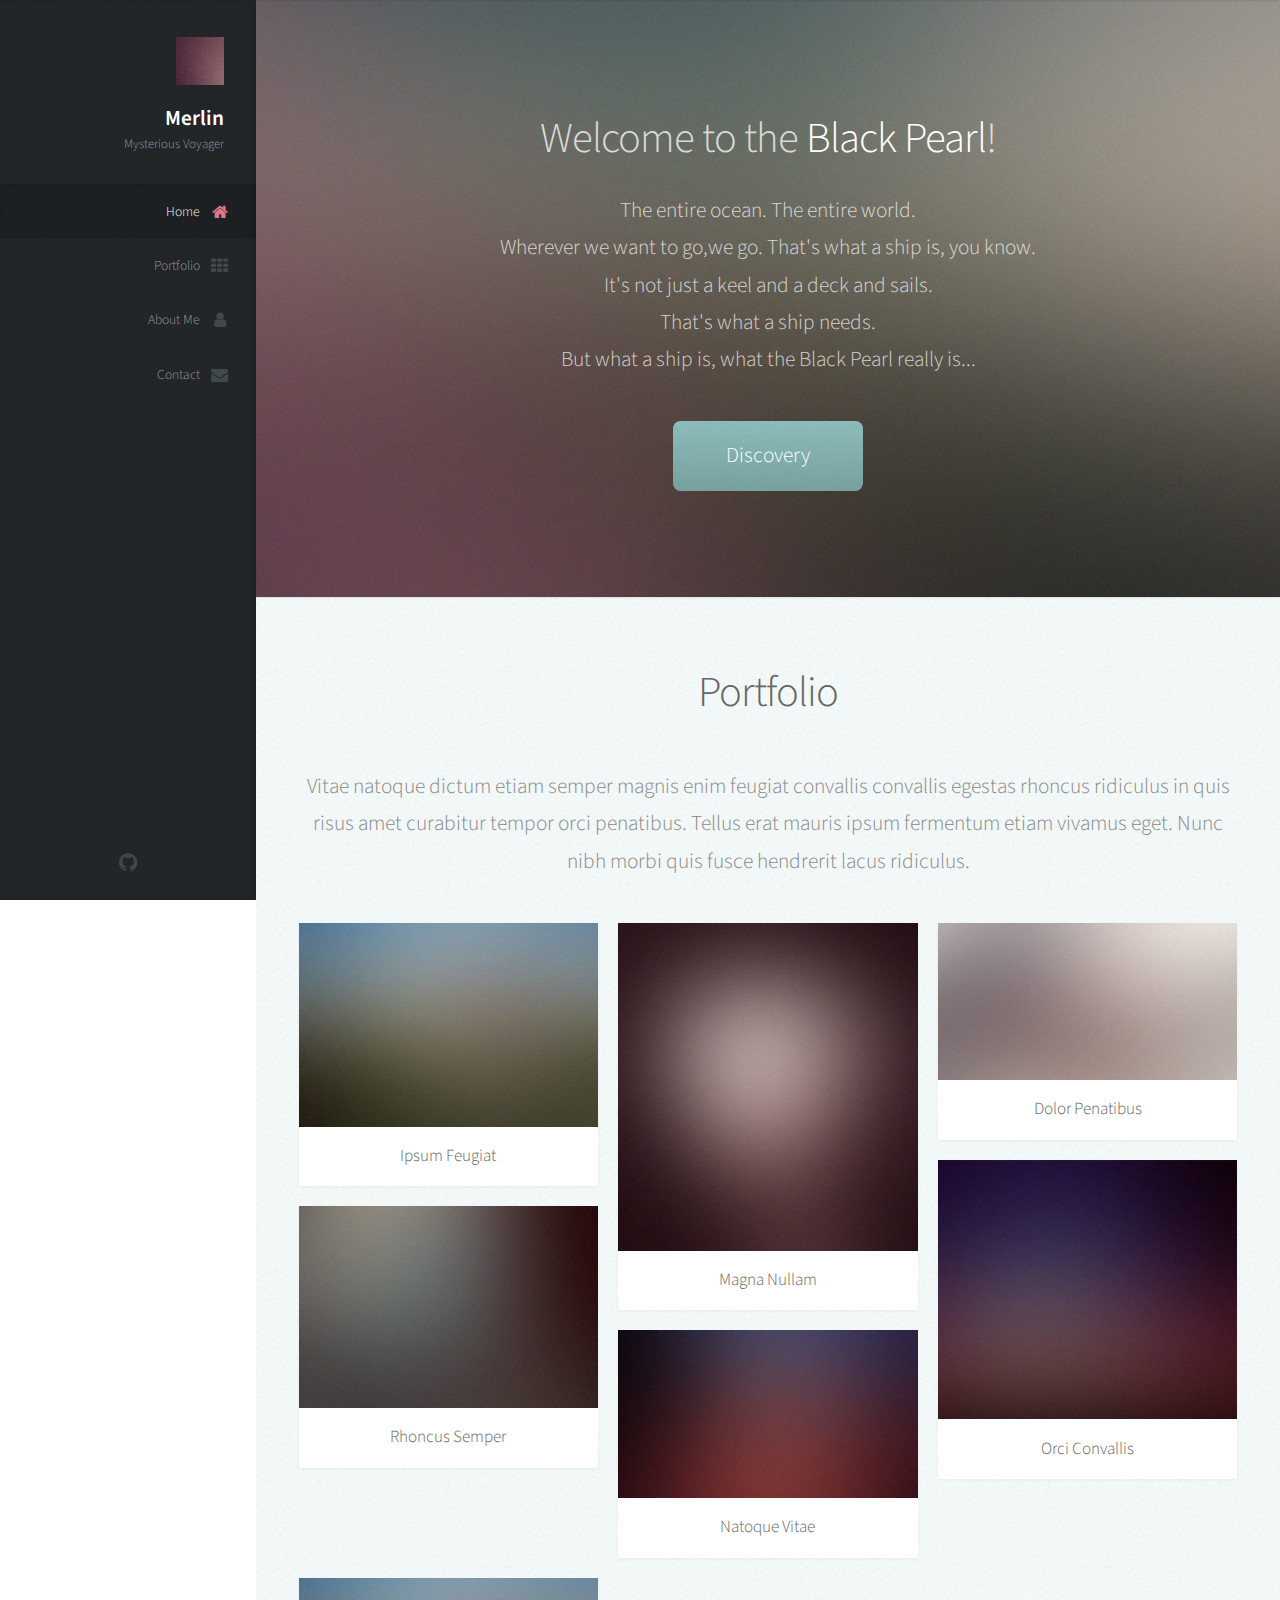
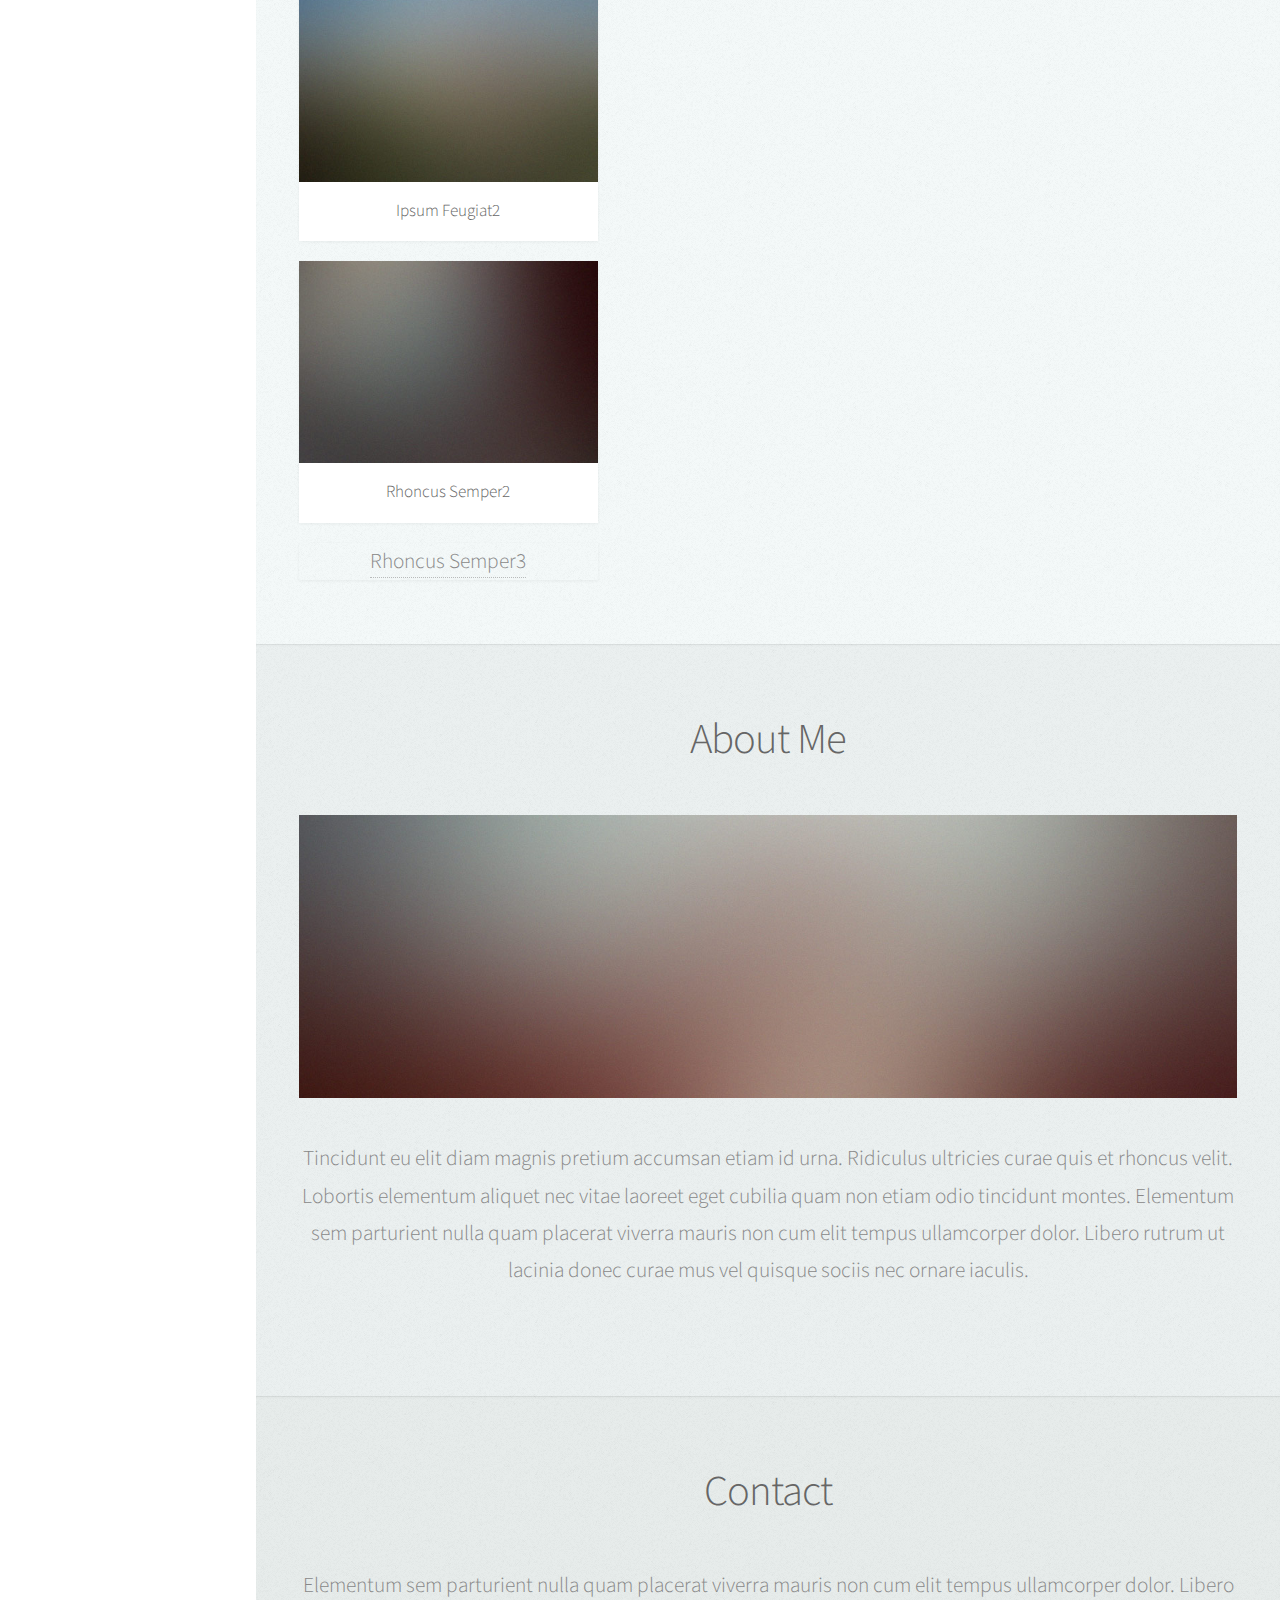
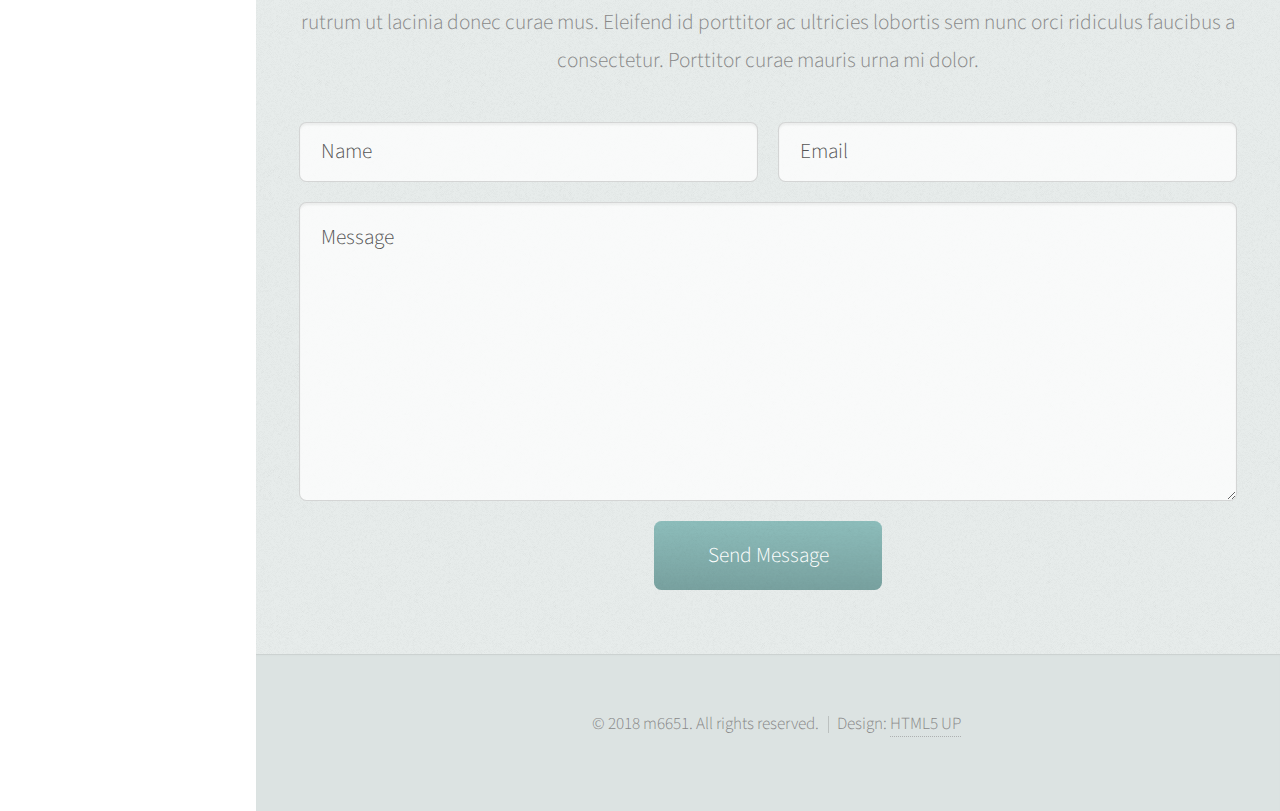
==== commit e4429822: "ud" ====
--- a/index.html
+++ b/index.html
@@ -148,11 +148,8 @@
                                         </header>
                                     </article>
                                     <article class="item">
-                                        <a href="#top" />
-                                        <header>
-                                            <h3>Rhoncus Semper3</h3>
-                                        </header>
-                                        </a>
+                                        <a href="#top">Rhoncus Semper3
+                                            </a>
                                     </article>
                                 </div>
 							</div>
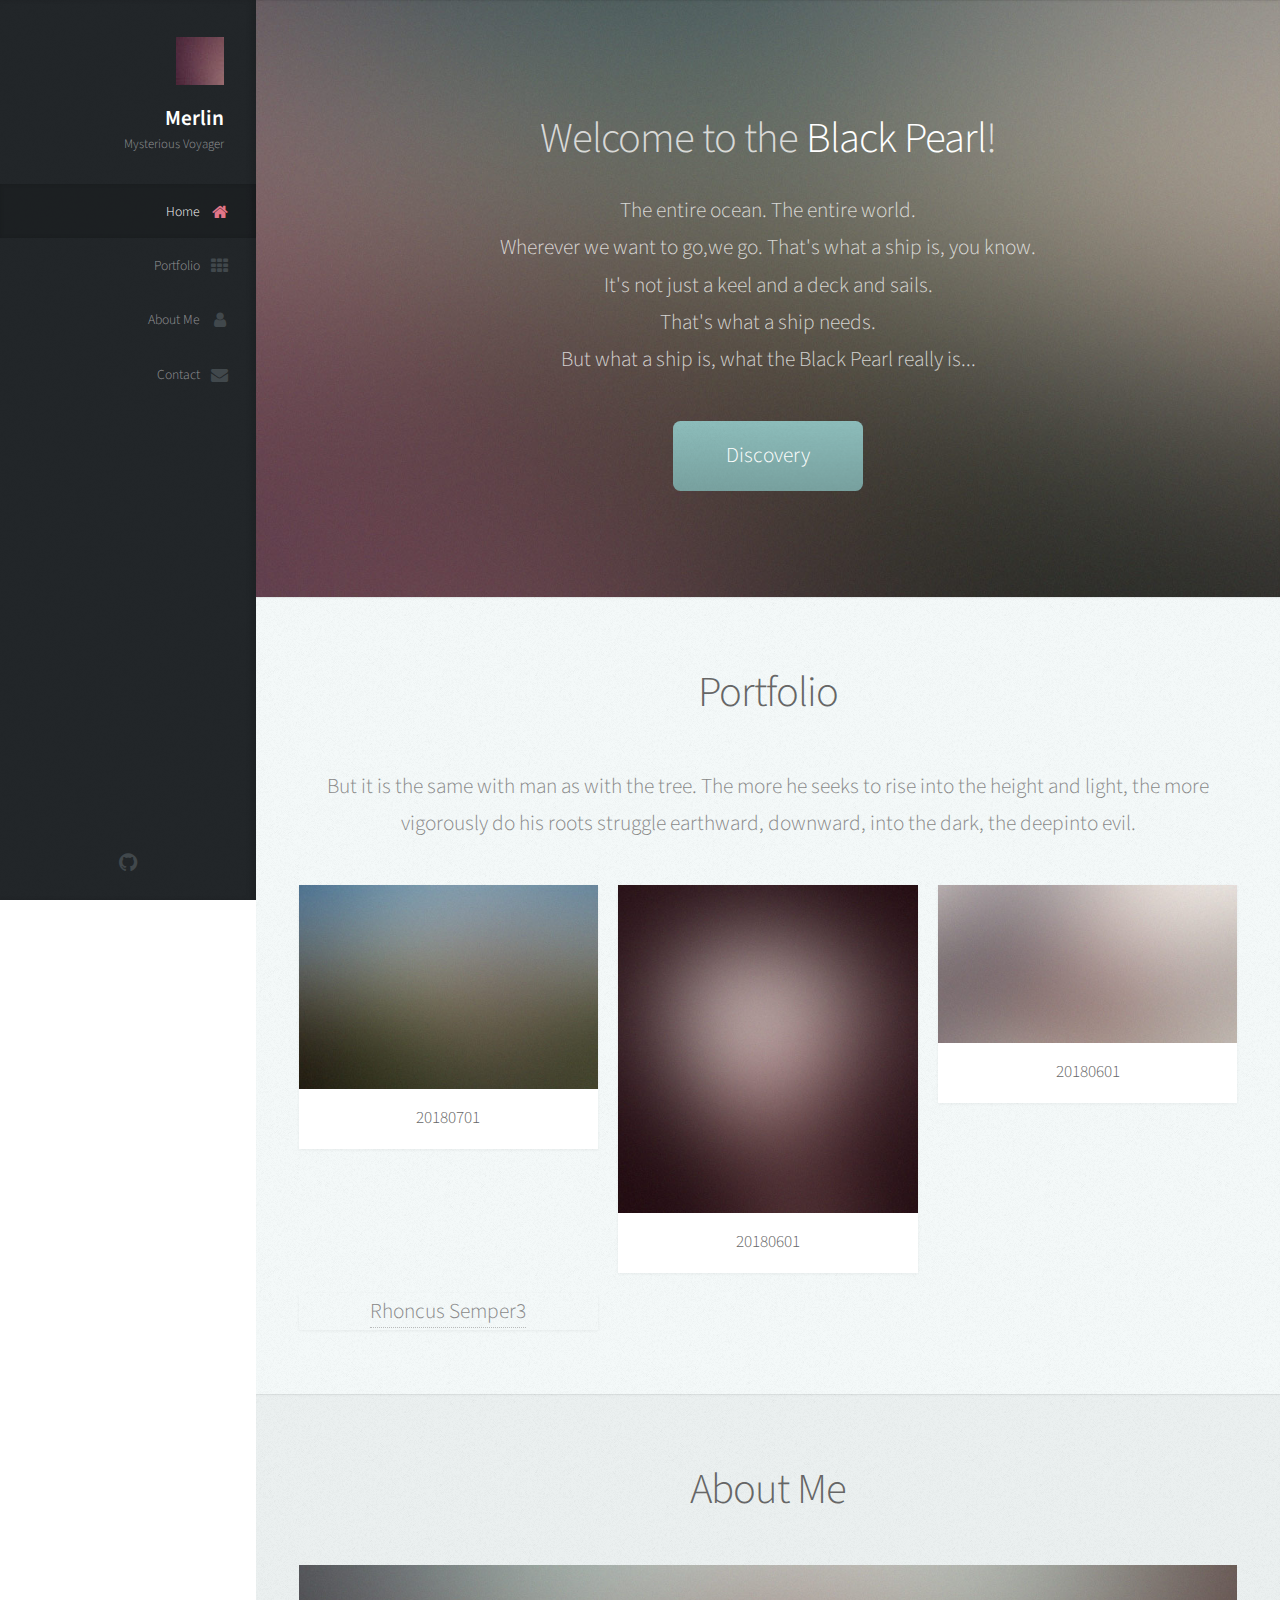
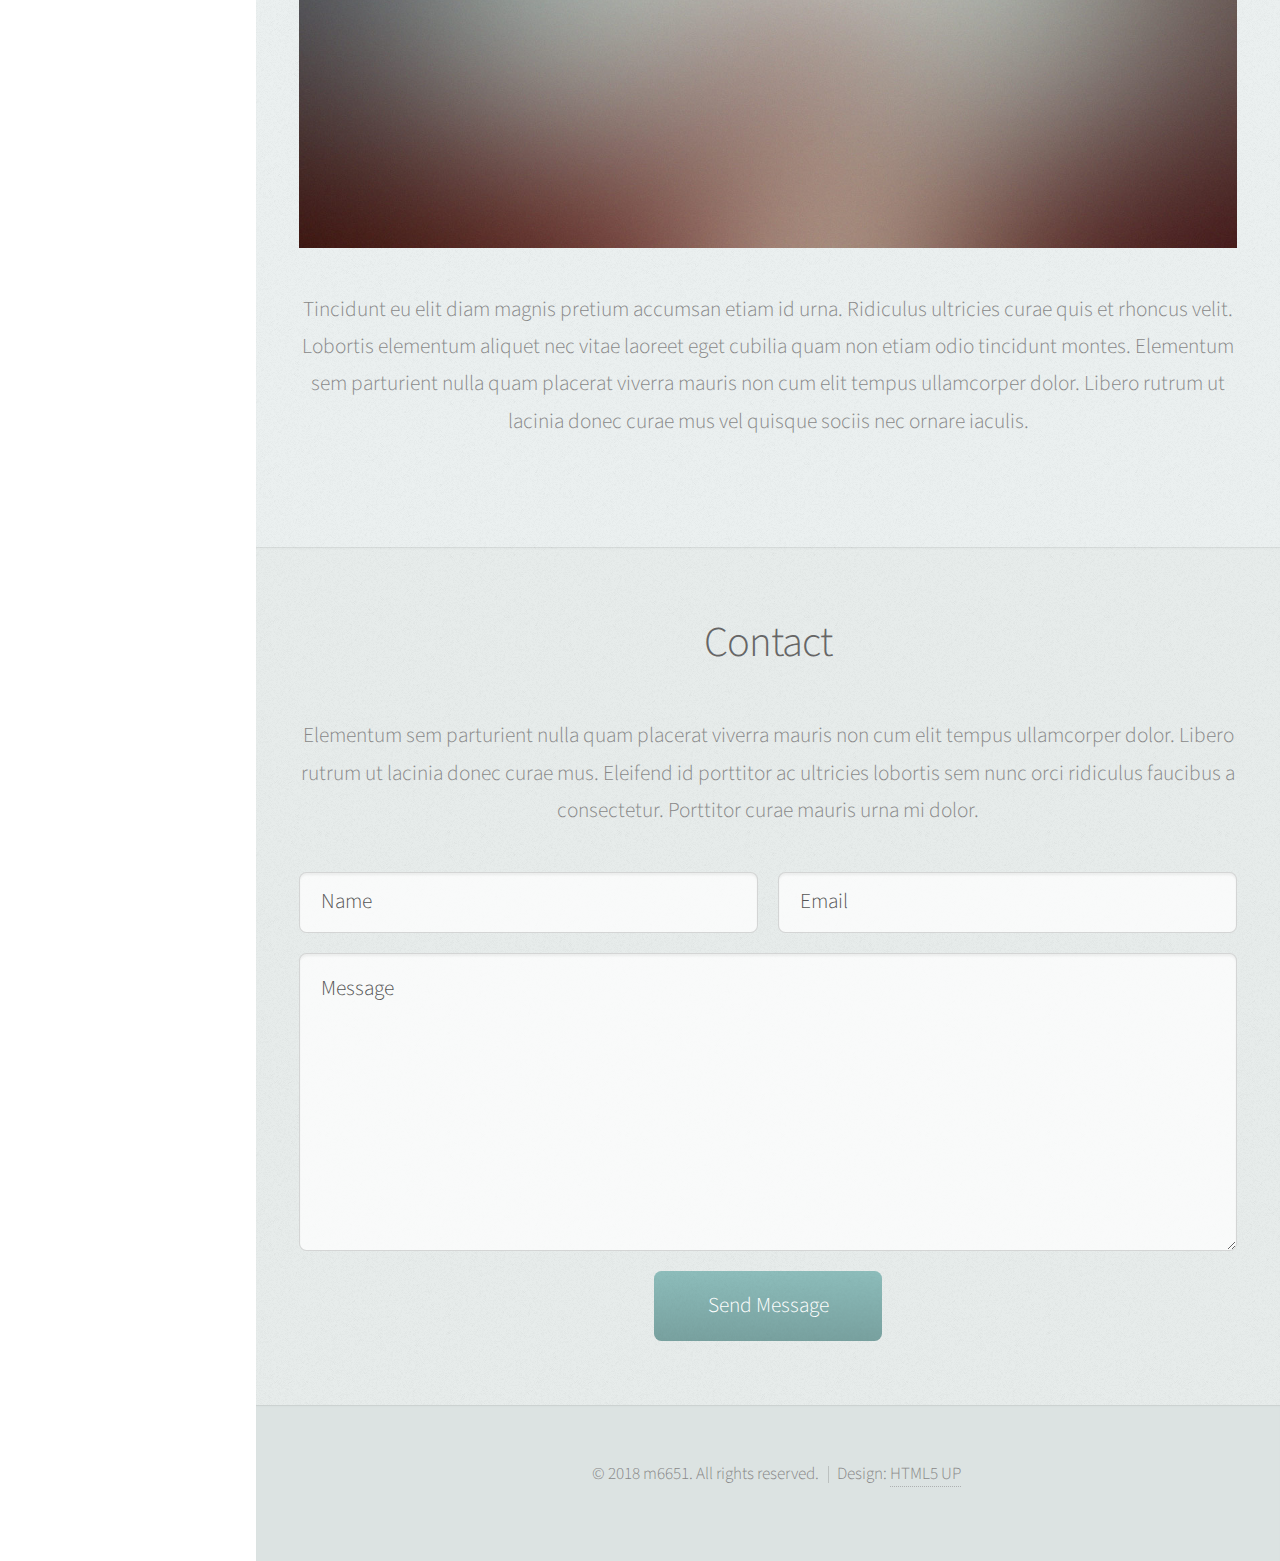
==== commit 18741c4c: "update" ====
--- a/index.html
+++ b/index.html
@@ -86,23 +86,17 @@
 								<h2>Portfolio</h2>
 							</header>
 
-							<p>Vitae natoque dictum etiam semper magnis enim feugiat convallis convallis
-							egestas rhoncus ridiculus in quis risus amet curabitur tempor orci penatibus.
-							Tellus erat mauris ipsum fermentum etiam vivamus eget. Nunc nibh morbi quis
-							fusce hendrerit lacus ridiculus.</p>
+							<p>But it is the same with man as with the tree. 
+                            The more he seeks to rise into the height and light, 
+                            the more vigorously do his roots struggle earthward, 
+                            downward, into the dark, the deepinto evil.</p>
 
 							<div class="row">
 								<div class="col-4 col-12-mobile">
 									<article class="item">
 										<a href="#" class="image fit"><img src="images/pic02.jpg" alt="" /></a>
 										<header>
-											<h3>Ipsum Feugiat</h3>
-										</header>
-									</article>
-									<article class="item">
-										<a href="#" class="image fit"><img src="images/pic03.jpg" alt="" /></a>
-										<header>
-											<h3>Rhoncus Semper</h3>
+											<h3>20180701</h3>
 										</header>
 									</article>
 								</div>
@@ -110,13 +104,7 @@
 									<article class="item">
 										<a href="#" class="image fit"><img src="images/pic04.jpg" alt="" /></a>
 										<header>
-											<h3>Magna Nullam</h3>
-										</header>
-									</article>
-									<article class="item">
-										<a href="#" class="image fit"><img src="images/pic05.jpg" alt="" /></a>
-										<header>
-											<h3>Natoque Vitae</h3>
+											<h3>20180601</h3>
 										</header>
 									</article>
 								</div>
@@ -124,32 +112,13 @@
 									<article class="item">
 										<a href="#" class="image fit"><img src="images/pic06.jpg" alt="" /></a>
 										<header>
-											<h3>Dolor Penatibus</h3>
+											<h3>20180601</h3>
 										</header>
 									</article>
-									<article class="item">
-										<a href="#" class="image fit"><img src="images/pic07.jpg" alt="" /></a>
-										<header>
-											<h3>Orci Convallis</h3>
-										</header>
-									</article>
-								</div>
+							    </div>
                                 <div class="col-4 col-12-mobile">
                                     <article class="item">
-                                        <a href="#" class="image fit"><img src="images/pic02.jpg" alt="" /></a>
-                                        <header>
-                                            <h3>Ipsum Feugiat2</h3>
-                                        </header>
-                                    </article>
-                                    <article class="item">
-                                        <a href="#" class="image fit"><img src="images/pic03.jpg" alt="" /></a>
-                                        <header>
-                                            <h3>Rhoncus Semper2</h3>
-                                        </header>
-                                    </article>
-                                    <article class="item">
-                                        <a href="#top">Rhoncus Semper3
-                                            </a>
+                                        <a href="#top">Rhoncus Semper3</a>
                                     </article>
                                 </div>
 							</div>
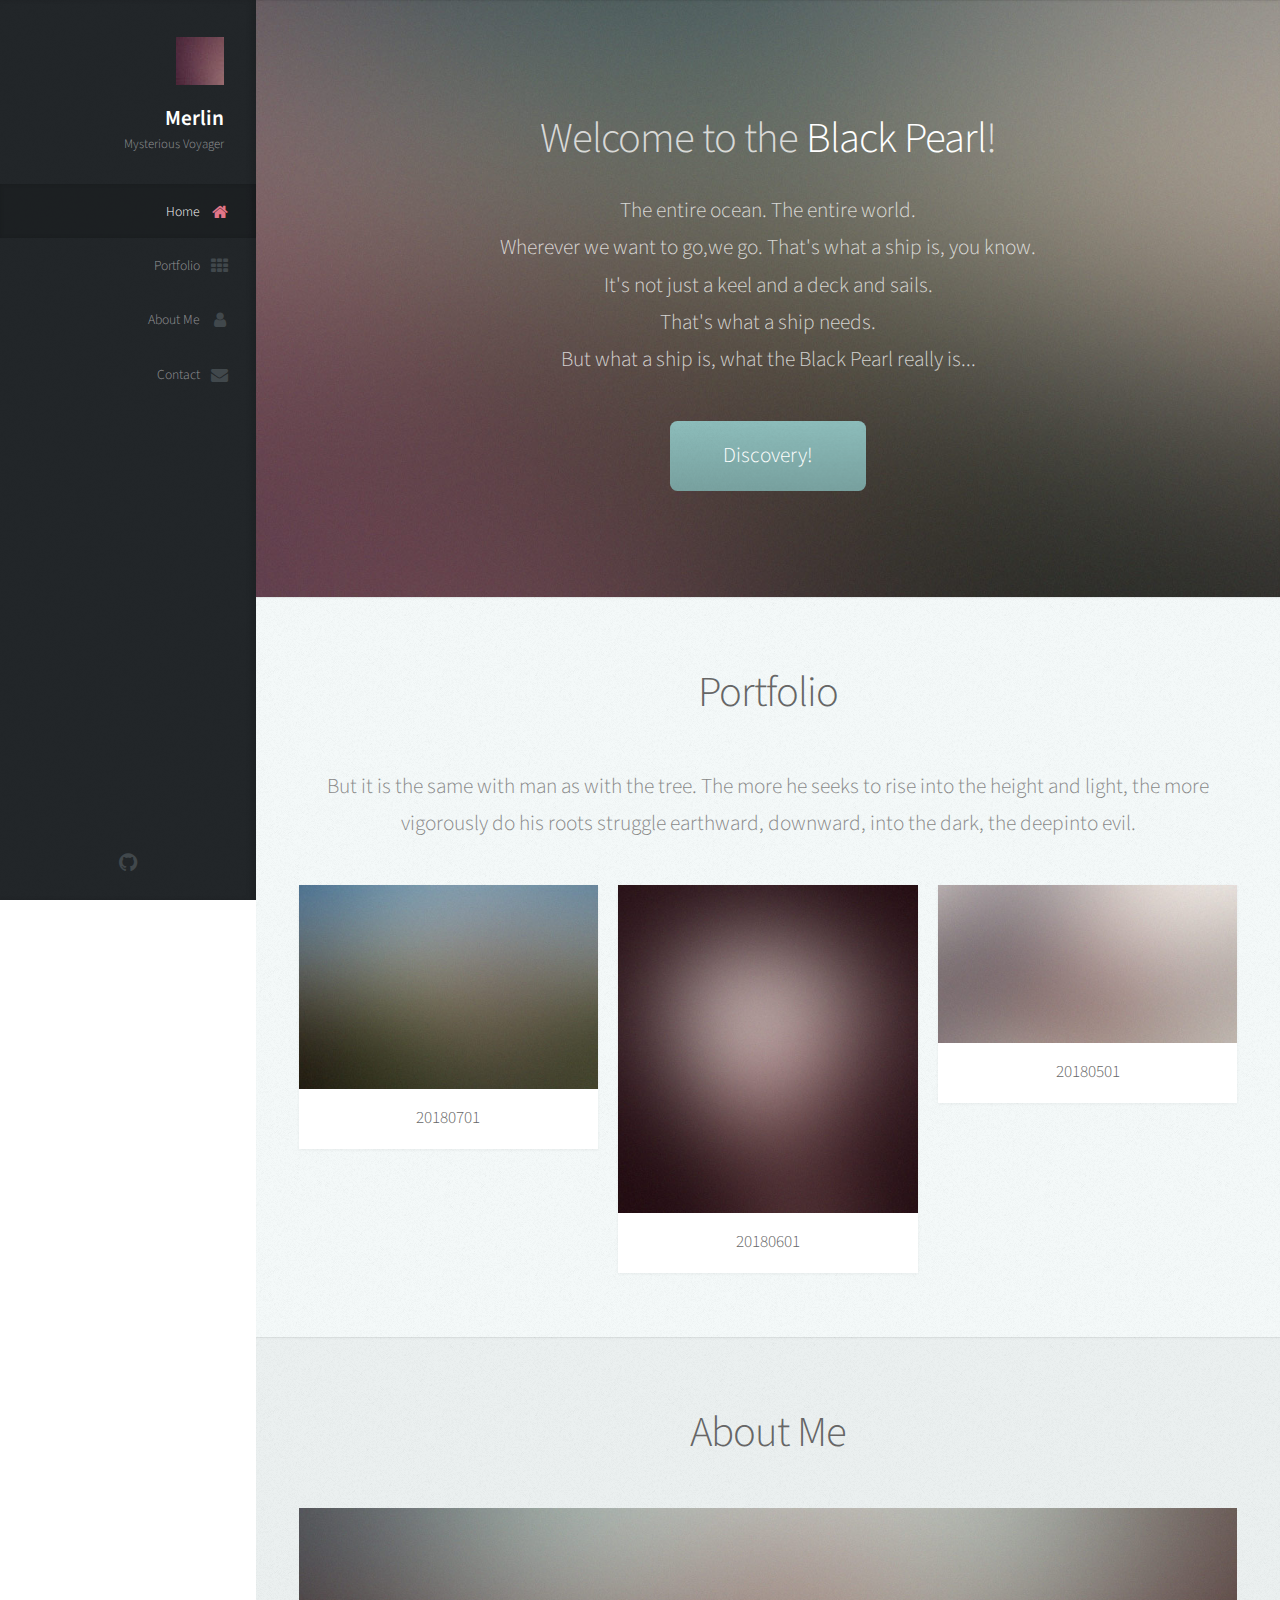
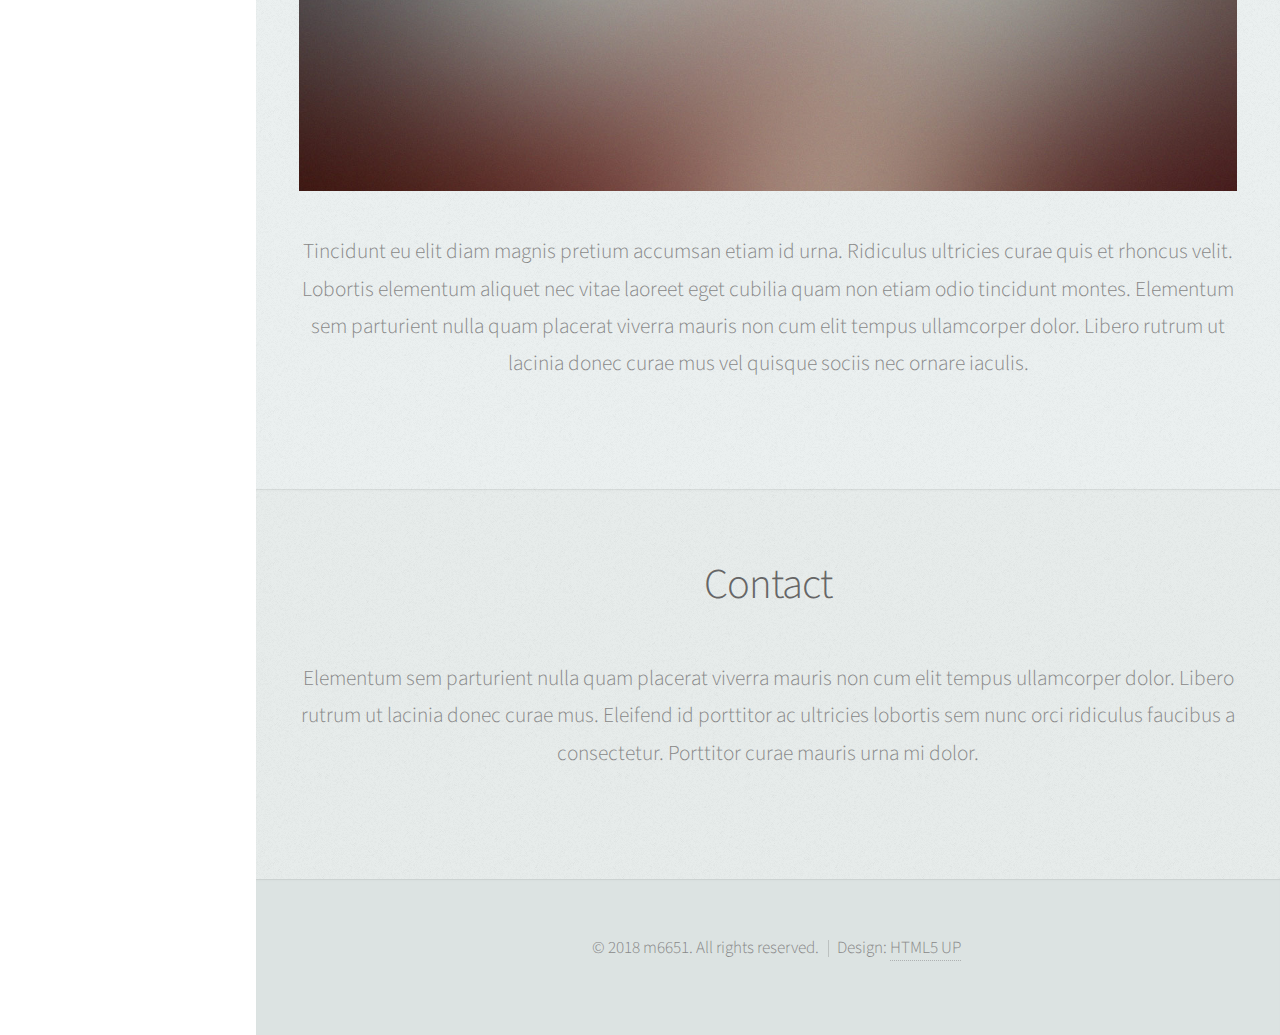
==== commit 8150a1d8: "update" ====
--- a/index.html
+++ b/index.html
@@ -72,7 +72,7 @@
 							</header>
 
 							<footer>
-								<a href="#portfolio" class="button scrolly">Discovery</a>
+								<a href="#portfolio" class="button scrolly">Discovery!</a>
 							</footer>
 
 						</div>
@@ -112,15 +112,10 @@
 									<article class="item">
 										<a href="#" class="image fit"><img src="images/pic06.jpg" alt="" /></a>
 										<header>
-											<h3>20180601</h3>
+											<h3>20180501</h3>
 										</header>
 									</article>
 							    </div>
-                                <div class="col-4 col-12-mobile">
-                                    <article class="item">
-                                        <a href="#top">Rhoncus Semper3</a>
-                                    </article>
-                                </div>
 							</div>
 
 						</div>
@@ -158,20 +153,7 @@
 							mauris non cum elit tempus ullamcorper dolor. Libero rutrum ut lacinia
 							donec curae mus. Eleifend id porttitor ac ultricies lobortis sem nunc
 							orci ridiculus faucibus a consectetur. Porttitor curae mauris urna mi dolor.</p>
-
-							<form method="post" action="#">
-								<div class="row">
-									<div class="col-6 col-12-mobile"><input type="text" name="name" placeholder="Name" /></div>
-									<div class="col-6 col-12-mobile"><input type="text" name="email" placeholder="Email" /></div>
-									<div class="col-12">
-										<textarea name="message" placeholder="Message"></textarea>
-									</div>
-									<div class="col-12">
-										<input type="submit" value="Send Message" />
-									</div>
-								</div>
-							</form>
-
+                        						
 						</div>
 					</section>
 
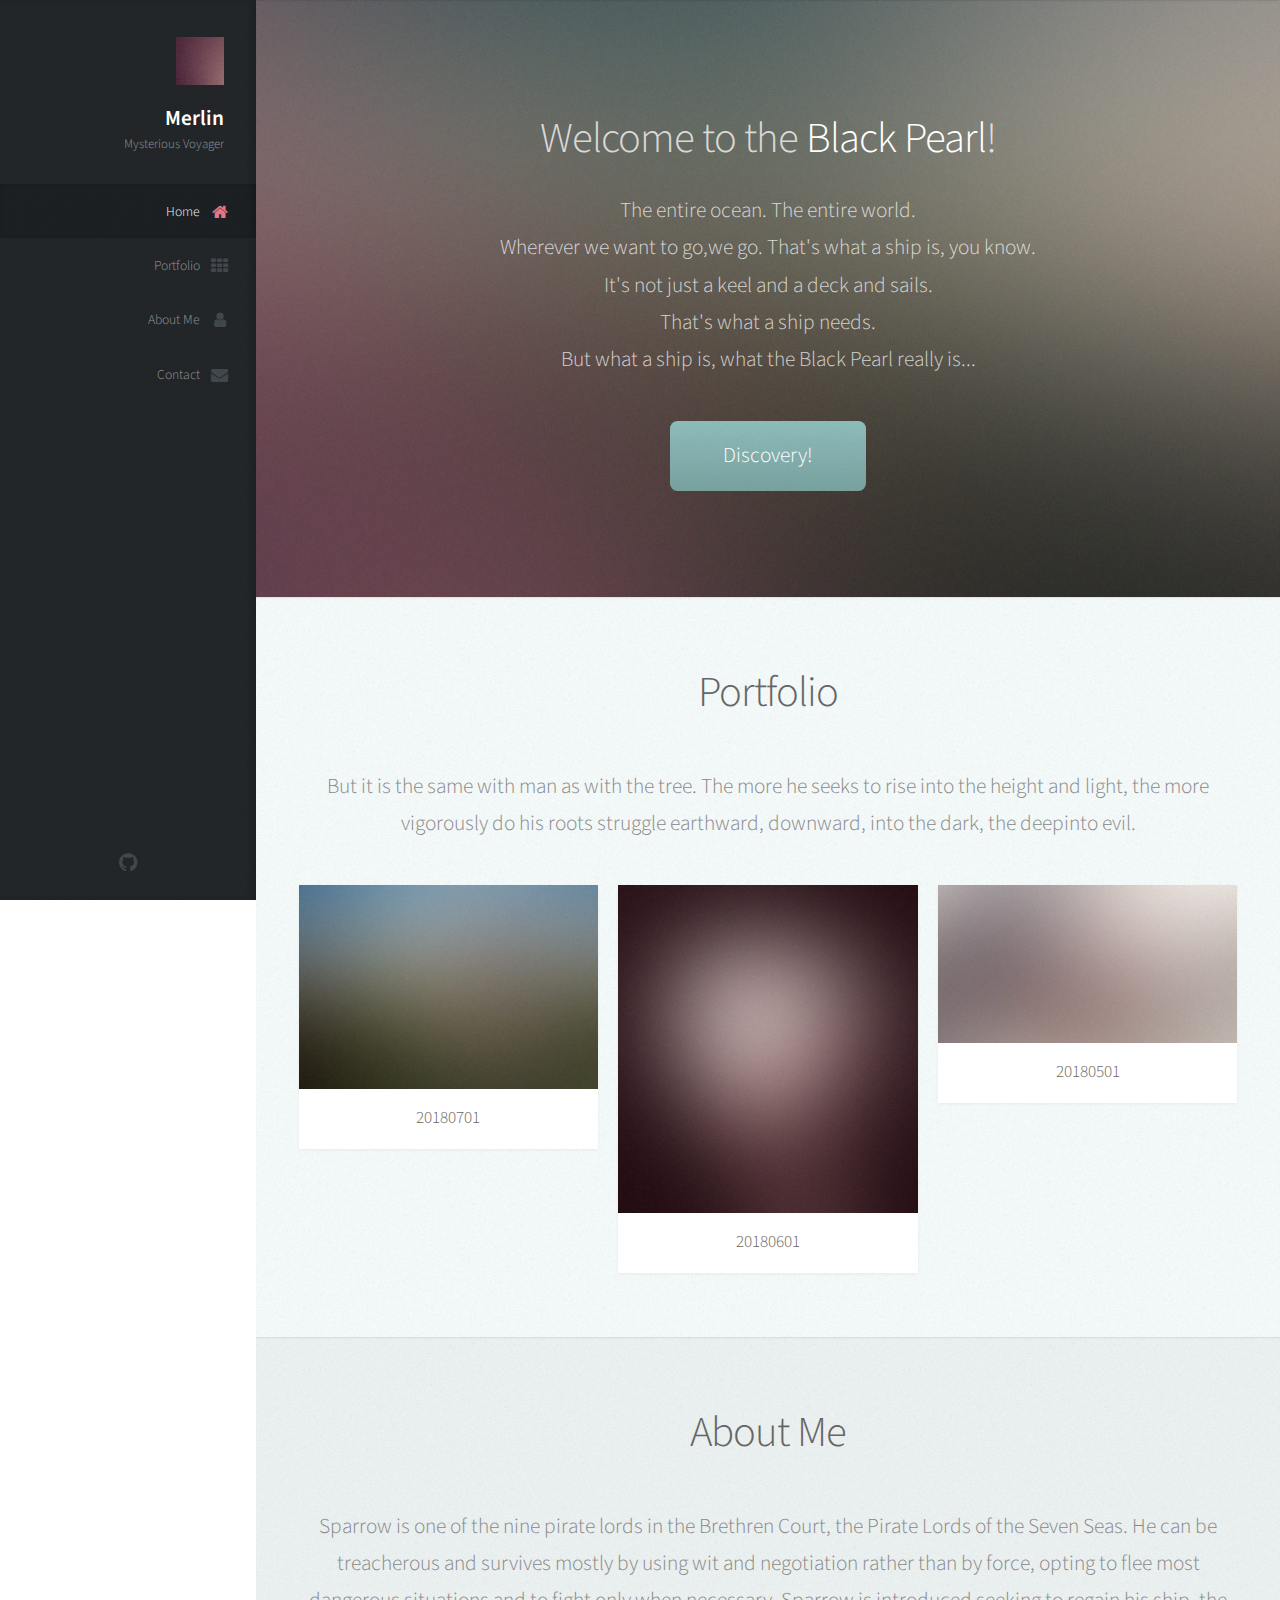
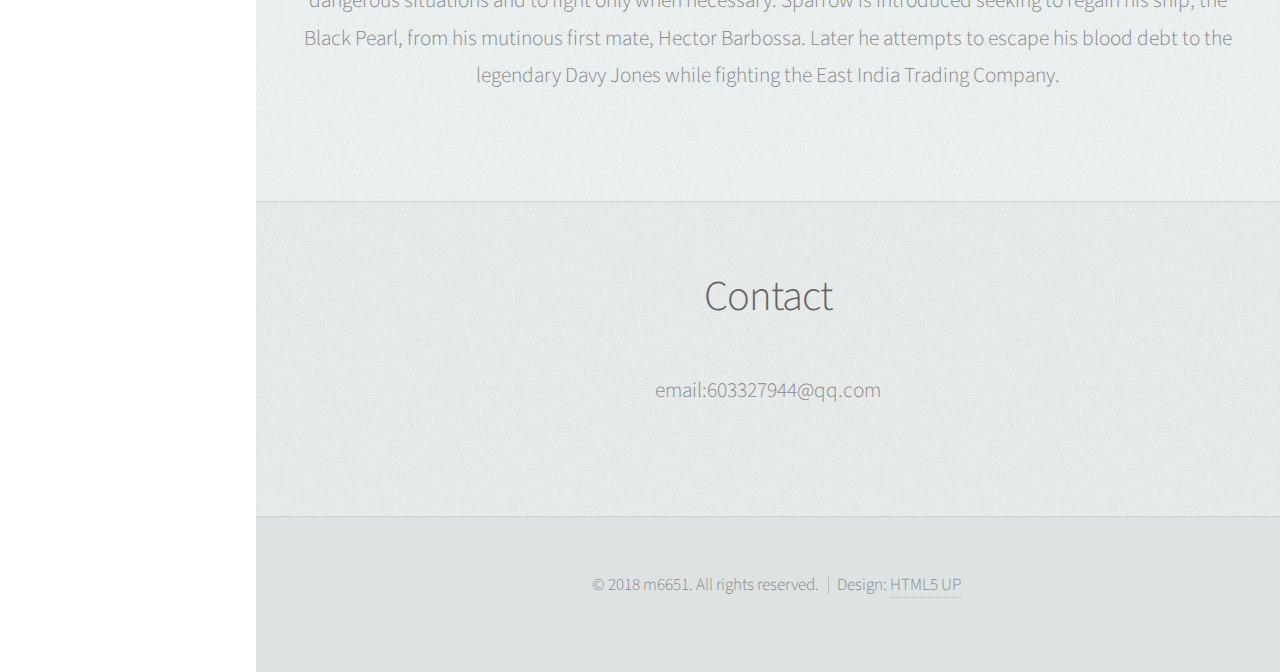
==== commit 217b9323: "update" ====
--- a/index.html
+++ b/index.html
@@ -128,16 +128,13 @@
 							<header>
 								<h2>About Me</h2>
 							</header>
-
-							<a href="#" class="image featured"><img src="images/pic08.jpg" alt="" /></a>
-
-							<p>Tincidunt eu elit diam magnis pretium accumsan etiam id urna. Ridiculus
-							ultricies curae quis et rhoncus velit. Lobortis elementum aliquet nec vitae
-							laoreet eget cubilia quam non etiam odio tincidunt montes. Elementum sem
-							parturient nulla quam placerat viverra mauris non cum elit tempus ullamcorper
-							dolor. Libero rutrum ut lacinia donec curae mus vel quisque sociis nec
-							ornare iaculis.</p>
-
+                            <p>Sparrow is one of the nine pirate lords in the Brethren Court, 
+                            the Pirate Lords of the Seven Seas. 
+                            He can be treacherous and survives mostly by using wit and negotiation rather than by force, 
+                            opting to flee most dangerous situations and to fight only when necessary. 
+                            Sparrow is introduced seeking to regain his ship, the Black Pearl, 
+                            from his mutinous first mate, Hector Barbossa. 
+                            Later he attempts to escape his blood debt to the legendary Davy Jones while fighting the East India Trading Company.</p>
 						</div>
 					</section>
 
@@ -148,13 +145,8 @@
 							<header>
 								<h2>Contact</h2>
 							</header>
-
-							<p>Elementum sem parturient nulla quam placerat viverra
-							mauris non cum elit tempus ullamcorper dolor. Libero rutrum ut lacinia
-							donec curae mus. Eleifend id porttitor ac ultricies lobortis sem nunc
-							orci ridiculus faucibus a consectetur. Porttitor curae mauris urna mi dolor.</p>
-                        						
-						</div>
+							<p>email:603327944@qq.com</p>
+                        </div>
 					</section>
 
 			</div>
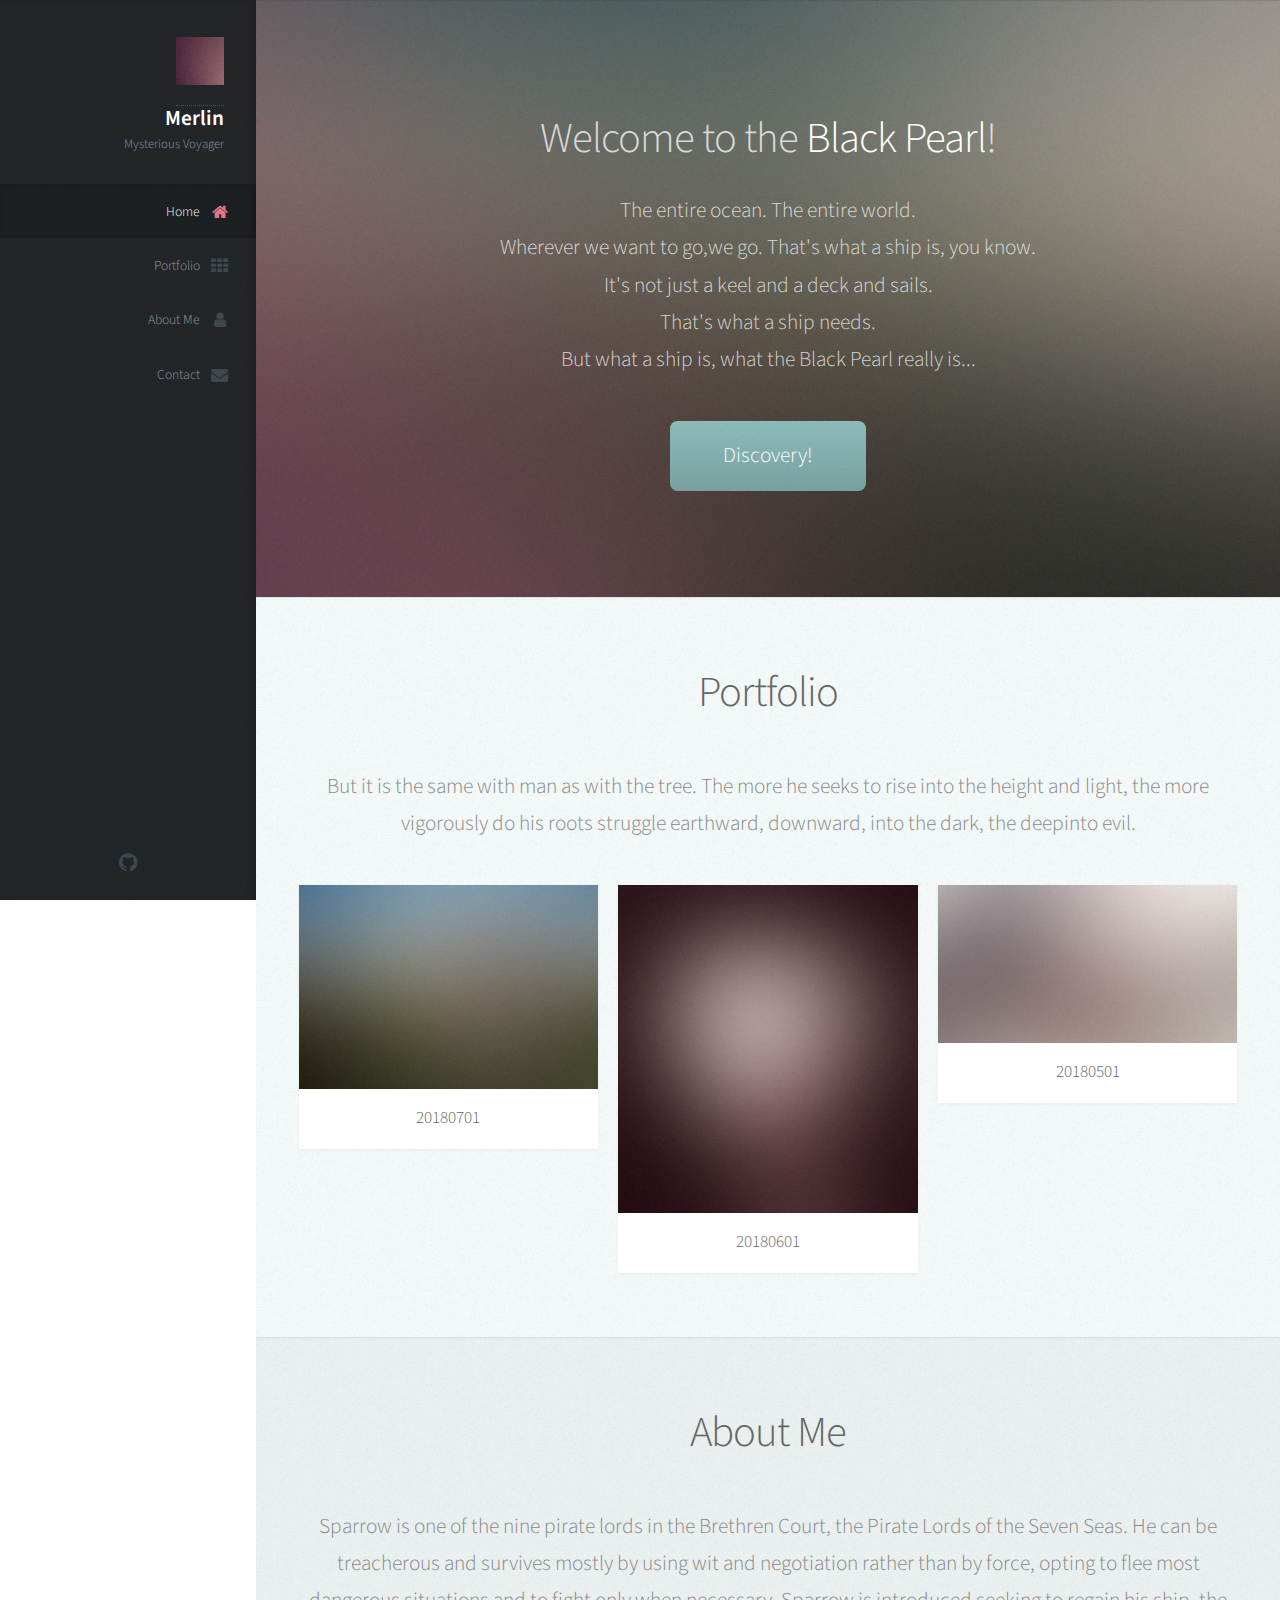
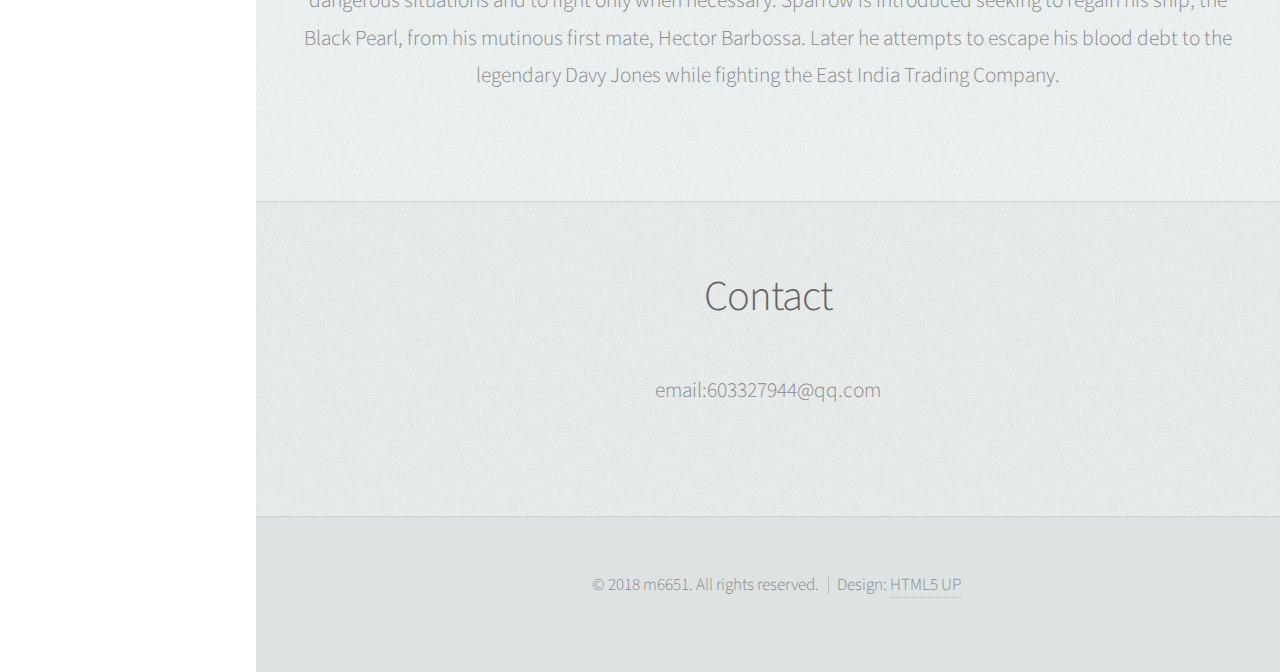
==== commit 9a7e12cd: "update" ====
--- a/index.html
+++ b/index.html
@@ -21,8 +21,8 @@
 
 					<!-- Logo -->
 						<div id="logo">
-							<span class="image avatar48"><img src="images/avatar.jpg" alt="" /></span>
-							<h1 id="title">Merlin</h1>
+							<a href="https://m6651.github.io"><span class="image avatar48"><img src="images/avatar.jpg" alt="" /></span></a>
+							<a href="https://m6651.github.io"><h1 id="title">Merlin</h1></a>
 							<p>Mysterious Voyager</p>
 						</div>
 
